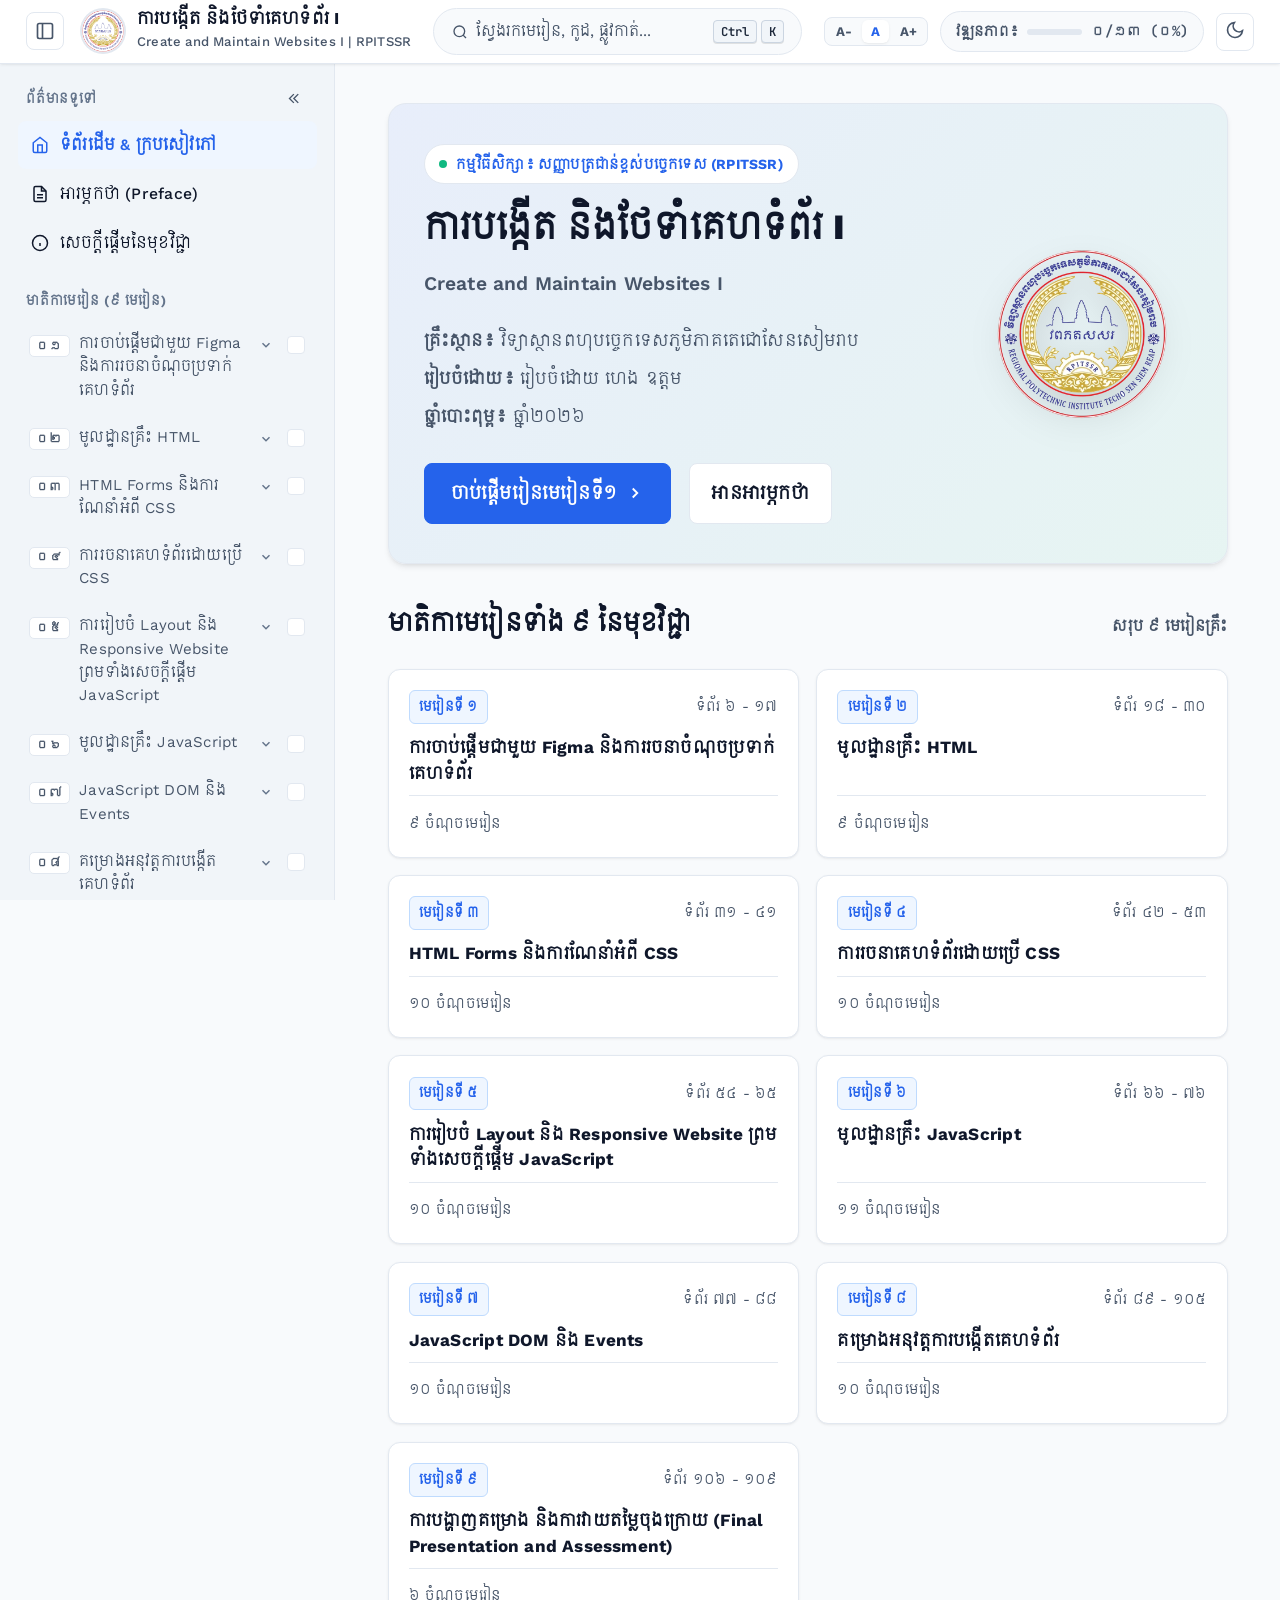
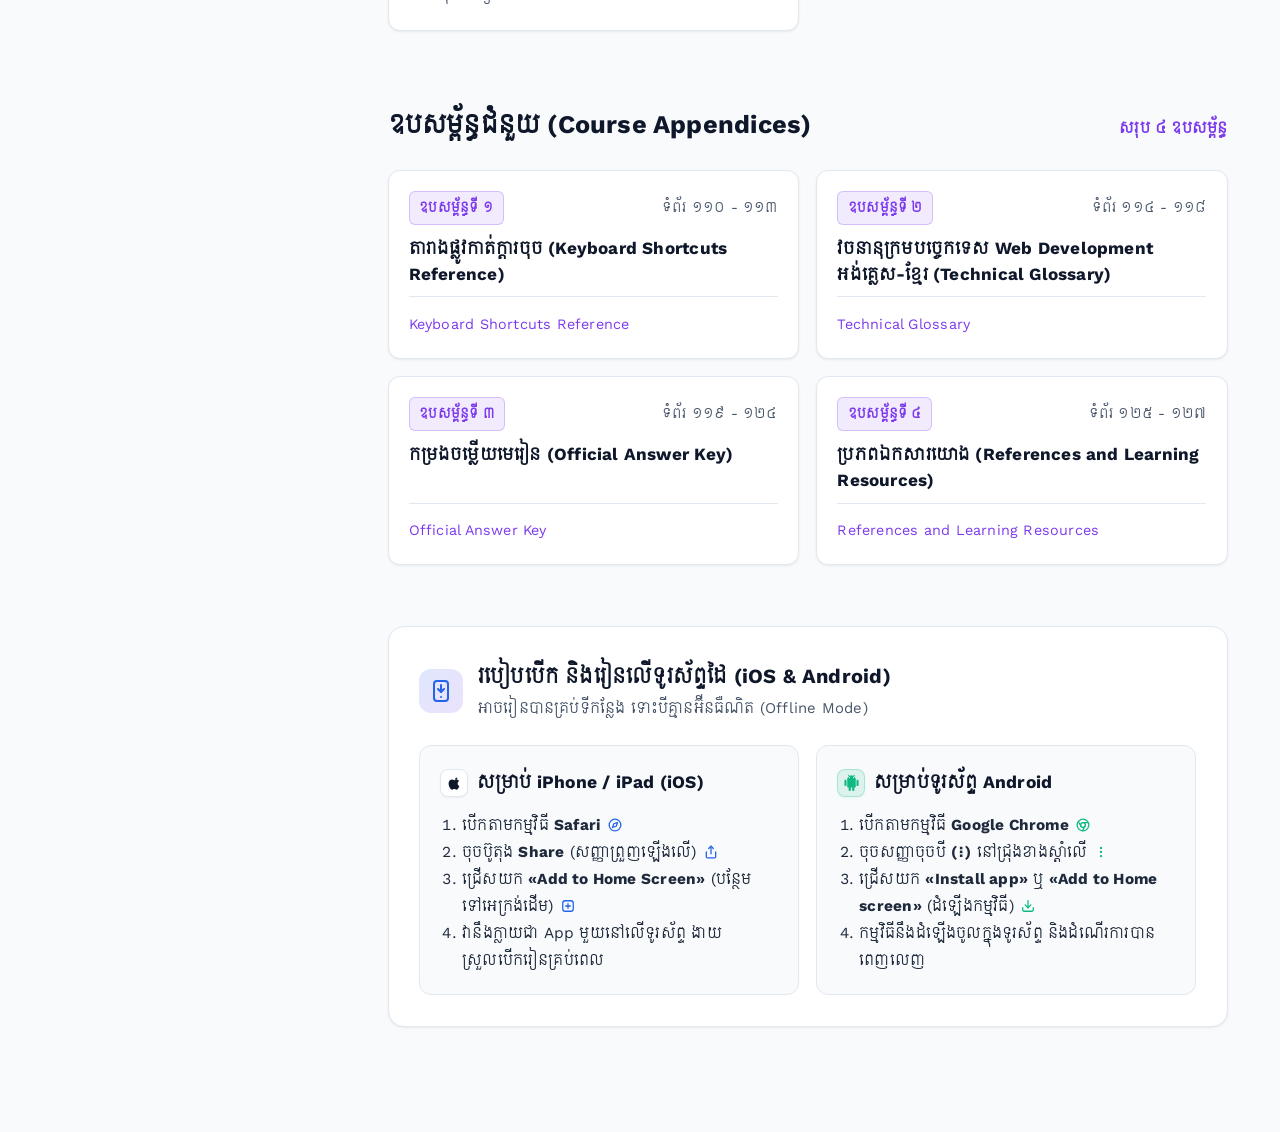
==== index.html @ 5db86e46 "Initial release: Create and Maintain Websites I interactive course platform ការបង្កើត និងថែទាំគេហទំព" ====
<!DOCTYPE html>
<html lang="km" data-theme="light">

<head>
  <meta charset="UTF-8">
  <meta name="viewport" content="width=device-width, initial-scale=1.0, maximum-scale=5.0, viewport-fit=cover">
  <title>ការបង្កើត និងថែទាំគេហទំព័រ I (Create and Maintain Websites I) | វិទ្យាស្ថានពហុបច្ចេកទេសភូមិភាគតេជោសែនសៀមរាប</title>
  <meta name="description"
    content="វេទិកាសិក្សាឌីជីថលអន្តរកម្ម ការបង្កើត និងថែទាំគេហទំព័រ I (Create and Maintain Websites I) ៖ Figma, HTML, CSS និង JavaScript សម្រាប់និស្សិត RPITSSR">
  <link rel="icon" type="image/png"
    href="images/logo.png">
  <link rel="canonical" href="https://hengaudom.github.io/Create_and_Maintain_Websites_I/">

  <!-- Link preview (Telegram, Facebook, Messenger, X, LinkedIn…). URLs must be absolute.
       The image is made from tools/og-image.html -->
  <meta property="og:type" content="website">
  <meta property="og:site_name" content="RPITSSR · Websites I">
  <meta property="og:locale" content="km_KH">
  <meta property="og:url" content="https://hengaudom.github.io/Create_and_Maintain_Websites_I/">
  <meta property="og:title" content="ការបង្កើត និងថែទាំគេហទំព័រ I (Create and Maintain Websites I)">
  <meta property="og:description"
    content="វេទិកាសិក្សាឌីជីថល ៩ មេរៀន និង ៤ ឧបសម្ព័ន្ធ ៖ Figma, HTML, CSS និង JavaScript សម្រាប់និស្សិត វិទ្យាស្ថានពហុបច្ចេកទេសភូមិភាគតេជោសែនសៀមរាប (RPITSSR)">
  <meta property="og:image" content="https://hengaudom.github.io/Create_and_Maintain_Websites_I/images/og-image.jpg">
  <meta property="og:image:secure_url" content="https://hengaudom.github.io/Create_and_Maintain_Websites_I/images/og-image.jpg">
  <meta property="og:image:type" content="image/jpeg">
  <meta property="og:image:width" content="1200">
  <meta property="og:image:height" content="630">
  <meta property="og:image:alt" content="ការបង្កើត និងថែទាំគេហទំព័រ I – Create and Maintain Websites I – RPITSSR">
  <meta name="twitter:card" content="summary_large_image">
  <meta name="twitter:title" content="ការបង្កើត និងថែទាំគេហទំព័រ I (Create and Maintain Websites I)">
  <meta name="twitter:description" content="វេទិកាសិក្សាឌីជីថល ៩ មេរៀន និង ៤ ឧបសម្ព័ន្ធ ៖ Figma, HTML, CSS និង JavaScript សម្រាប់និស្សិត RPITSSR">
  <meta name="twitter:image" content="https://hengaudom.github.io/Create_and_Maintain_Websites_I/images/og-image.jpg">

  <!-- Mobile & PWA Optimization (iOS & Android) -->
  <meta name="apple-mobile-web-app-capable" content="yes">
  <meta name="apple-mobile-web-app-status-bar-style" content="black-translucent">
  <meta name="apple-mobile-web-app-title" content="Websites I">
  <meta name="mobile-web-app-capable" content="yes">
  <meta name="application-name" content="Websites I">
  <meta name="theme-color" content="#002060">
  <link rel="apple-touch-icon"
    href="images/logo.png">
  <link rel="manifest" href="manifest.json">

  <link rel="preconnect" href="https://fonts.googleapis.com">
  <link rel="preconnect" href="https://fonts.gstatic.com" crossorigin>
  <link
    href="https://fonts.googleapis.com/css2?family=Siemreap&family=Kantumruy+Pro:ital,wght@0,300;0,400;0,500;0,600;0,700;1,400&family=JetBrains+Mono:wght@400;500;600&family=Work+Sans:ital,wght@0,300;0,400;0,500;0,600;0,700;1,400&display=swap"
    rel="stylesheet">
  <link rel="stylesheet" href="css/style.css">

</head>

<body>

  <!-- Top Navigation Bar -->
  <header class="topbar">
    <div class="topbar-left">
      <button class="icon-btn sidebar-toggle-btn" id="sidebarToggleBtn" aria-label="បិទ/បើកផ្ទាំងមាតិកា" title="បិទ/បើកផ្ទាំងមាតិកា (Collapse / Expand Sidebar)">
        <svg width="20" height="20" viewBox="0 0 24 24" fill="none" stroke="currentColor" stroke-width="2">
          <rect x="3" y="3" width="18" height="18" rx="2" ry="2"></rect>
          <line x1="9" y1="3" x2="9" y2="21"></line>
        </svg>
      </button>

      <a href="#home" class="brand-link">
        <img
          src="images/logo.webp"
          alt="RPITSSR Logo" class="brand-logo">
        <div class="brand-text-container">
          <span class="brand-title">ការបង្កើត និងថែទាំគេហទំព័រ I</span>
          <span class="brand-subtitle">Create and Maintain Websites I | RPITSSR</span>
        </div>
      </a>
    </div>

    <div class="topbar-center">
      <button class="search-trigger-btn" id="searchTriggerBtn">
        <div class="search-trigger-content">
          <svg width="16" height="16" viewBox="0 0 24 24" fill="none" stroke="currentColor" stroke-width="2">
            <circle cx="11" cy="11" r="8"></circle>
            <line x1="21" y1="21" x2="16.65" y2="16.65"></line>
          </svg>
          <span>ស្វែងរកមេរៀន, កូដ, ផ្លូវកាត់...</span>
        </div>
        <div class="kbd-shortcut">
          <kbd class="kbd-badge" id="searchShortcutModKey">Ctrl</kbd>
          <kbd class="kbd-badge">K</kbd>
        </div>
      </button>
    </div>

    <div class="topbar-right">
      <div class="font-size-controls" title="កែសម្រួលទំហំអក្សរ (Font Size)">
        <button class="font-btn" id="btnFontDec" aria-label="បន្ថយទំហំអក្សរ" title="បន្ថយទំហំអក្សរ (A-)">A-</button>
        <button class="font-btn active" id="btnFontReset" aria-label="ទំហំអក្សរដើម"
          title="ទំហំអក្សរដើម (100%)">A</button>
        <button class="font-btn" id="btnFontInc" aria-label="ពង្រីកទំហំអក្សរ" title="ពង្រីកទំហំអក្សរ (A+)">A+</button>
      </div>

      <div class="progress-pill" title="វឌ្ឍនភាពនៃការរៀនសូត្រ">
        <span>វឌ្ឍនភាព៖</span>
        <div class="progress-bar-mini">
          <div class="progress-bar-fill" id="progressFill" style="width: 0%;"></div>
        </div>
        <span id="progressText" style="font-family:var(--font-mono);">0/13 (0%)</span>
      </div>

      <button class="icon-btn mobile-search-btn" id="mobileSearchBtn" aria-label="ស្វែងរក" title="ស្វែងរក">
        <svg width="18" height="18" viewBox="0 0 24 24" fill="none" stroke="currentColor" stroke-width="2">
          <circle cx="11" cy="11" r="8"></circle>
          <line x1="21" y1="21" x2="16.65" y2="16.65"></line>
        </svg>
      </button>

      <button class="icon-btn" id="themeToggleBtn" aria-label="ប្តូរពន្លឺ / ងងឹត" title="ប្តូរ Dark/Light Mode">
        <span id="themeIcon">
          <svg width="20" height="20" viewBox="0 0 24 24" fill="none" stroke="currentColor" stroke-width="2">
            <path d="M21 12.79A9 9 0 1 1 11.21 3 7 7 0 0 0 21 12.79z"></path>
          </svg>
        </span>
      </button>
    </div>
  </header>

  <!-- Sidebar Backdrop for Mobile -->
  <div class="sidebar-backdrop" id="sidebarBackdrop"></div>

  <!-- App Layout -->
  <div class="app-container">
    <!-- Left Sidebar -->
    <aside class="sidebar" id="sidebar">
      <!-- Populated dynamically by app.js -->
    </aside>

    <!-- Main Content Canvas -->
    <main class="main-content" id="mainContent">
      <!-- Populated dynamically by app.js -->
    </main>
  </div>

  <!-- Floating Sidebar Expand Pill for Desktop when Minimized -->
  <button class="floating-sidebar-expand-btn" id="floatingSidebarBtn" title="បើកផ្ទាំងមាតិកា (Open Sidebar)">
    <svg width="18" height="18" viewBox="0 0 24 24" fill="none" stroke="currentColor" stroke-width="2.2">
      <rect x="3" y="3" width="18" height="18" rx="2" ry="2"></rect>
      <line x1="9" y1="3" x2="9" y2="21"></line>
      <polyline points="14 9 17 12 14 15"></polyline>
    </svg>
    <span>មាតិកា</span>
  </button>

  <!-- Mobile Bottom Quick Navigation Bar -->
  <nav class="mobile-bottom-bar" id="mobileBottomBar" aria-label="ការបញ្ជាលើទូរស័ព្ទ">
    <button class="mobile-bar-btn" id="mbarMenuBtn" title="បើកមាតិកាមេរៀន">
      <svg width="20" height="20" viewBox="0 0 24 24" fill="none" stroke="currentColor" stroke-width="2">
        <line x1="3" y1="12" x2="21" y2="12"></line>
        <line x1="3" y1="6" x2="21" y2="6"></line>
        <line x1="3" y1="18" x2="21" y2="18"></line>
      </svg>
      <span>មាតិកា</span>
    </button>

    <button class="mobile-bar-btn" id="mbarPrevBtn" title="មេរៀនមុន">
      <svg width="20" height="20" viewBox="0 0 24 24" fill="none" stroke="currentColor" stroke-width="2">
        <polyline points="15 18 9 12 15 6"></polyline>
      </svg>
      <span>មុន</span>
    </button>

    <button class="mobile-bar-btn" id="mbarSearchBtn" title="ស្វែងរកមេរៀន">
      <svg width="20" height="20" viewBox="0 0 24 24" fill="none" stroke="currentColor" stroke-width="2">
        <circle cx="11" cy="11" r="8"></circle>
        <line x1="21" y1="21" x2="16.65" y2="16.65"></line>
      </svg>
      <span>ស្វែងរក</span>
    </button>

    <button class="mobile-bar-btn" id="mbarNextBtn" title="មេរៀនបន្ទាប់">
      <svg width="20" height="20" viewBox="0 0 24 24" fill="none" stroke="currentColor" stroke-width="2">
        <polyline points="9 18 15 12 9 6"></polyline>
      </svg>
      <span>បន្ទាប់</span>
    </button>

    <button class="mobile-bar-btn" id="mbarTopBtn" title="ឡើងលើ">
      <svg width="20" height="20" viewBox="0 0 24 24" fill="none" stroke="currentColor" stroke-width="2">
        <polyline points="18 15 12 9 6 15"></polyline>
      </svg>
      <span>ឡើងលើ</span>
    </button>
  </nav>

  <!-- Live Search Modal Backdrop -->
  <div class="search-modal-backdrop" id="searchModal">
    <div class="search-modal-card">
      <div class="search-input-header">
        <svg width="20" height="20" viewBox="0 0 24 24" fill="none" stroke="currentColor" stroke-width="2"
          style="color:var(--text-muted);">
          <circle cx="11" cy="11" r="8"></circle>
          <line x1="21" y1="21" x2="16.65" y2="16.65"></line>
        </svg>
        <input type="text" class="search-main-input" id="searchInput" placeholder="វាយពាក្យគន្លឹះដើម្បីស្វែងរក..."
          autocomplete="off">
        <button class="icon-btn" id="closeSearchBtn" style="border:none; width:30px; height:30px;">
          <svg width="18" height="18" viewBox="0 0 24 24" fill="none" stroke="currentColor" stroke-width="2">
            <line x1="18" y1="6" x2="6" y2="18"></line>
            <line x1="6" y1="6" x2="18" y2="18"></line>
          </svg>
        </button>
      </div>
      <ul class="search-results-list" id="searchResults">
        <!-- Results dynamically populated -->
      </ul>
      <div class="search-footer">
        <span>ចុច <kbd class="kbd-badge">ESC</kbd> ដើម្បីបិទ</span>
        <span>ស្វែងរកមេរៀនទាំង ៩, កូដ និងផ្លូវកាត់ក្ដារចុច</span>
      </div>
    </div>
  </div>

  <!-- Lightbox Modal -->
  <div class="lightbox-modal" id="lightboxModal">
    <div class="lightbox-content-box">
      <button class="lightbox-close-btn" id="closeLightboxBtn" aria-label="បិទ">
        <svg width="28" height="28" viewBox="0 0 24 24" fill="none" stroke="currentColor" stroke-width="2.5">
          <line x1="18" y1="6" x2="6" y2="18"></line>
          <line x1="6" y1="6" x2="18" y2="18"></line>
        </svg>
      </button>
      <img src="" alt="" class="lightbox-img" id="lightboxImage">
      <div class="lightbox-caption" id="lightboxCaption"></div>
    </div>
  </div>

  <!-- Toast Notification Container -->
  <div class="toast-container" id="toastContainer"></div>

  <!-- Application Data & Logic -->
  <script src="js/course-data.js"></script>
  <script src="js/app.js"></script>

</body>

</html>
---- css/style.css ----
/* Modern Documentation / LMS Stylesheet for Computer for Office Application (Office 2021) */
/* Optimized for Khmer OS Siemreap with High Readability & Responsive Typography */

:root {
  /* Work Sans (Latin only) comes first so English words, digits and brackets all use one font
     with real bold weights; Khmer characters fall through to Khmer OS Siemreap / Siemreap.
     (Siemreap ships only a regular weight and its own digits, which made "2021" look un-bolded.) */
  --font-khmer: 'Work Sans', 'Khmer OS Siemreap', 'Siemreap', 'Kantumruy Pro', 'Leelawadee UI', 'Khmer UI', 'Khmer Sangam MN', 'Noto Sans Khmer', -apple-system, BlinkMacSystemFont, "Segoe UI", Roboto, sans-serif;
  --font-heading: 'Work Sans', 'Khmer OS Siemreap', 'Siemreap', 'Kantumruy Pro', 'Leelawadee UI', 'Khmer UI', 'Khmer Sangam MN', 'Noto Sans Khmer', -apple-system, BlinkMacSystemFont, "Segoe UI", Roboto, sans-serif;
  --font-mono: 'JetBrains Mono', 'Fira Code', Consolas, Monaco, monospace;

  --font-scale: 1;
  /* Adjustable scale factor: 0.92, 1, 1.15 */

  /* Light Theme - Clean, High Contrast, Orderly */
  --bg-app: #f8fafc;
  --bg-surface: #ffffff;
  --bg-sidebar: #f1f5f9;
  --bg-card: #ffffff;
  --bg-subtle: #f8fafc;
  --border-color: #e2e8f0;
  --border-hover: #cbd5e1;

  --text-main: #0f172a;
  --text-body: #1e293b;
  --text-muted: #475569;
  --text-subtle: #64748b;

  --primary: #2563eb;
  --primary-hover: #1d4ed8;
  --primary-light: #eff6ff;
  --primary-border: #bfdbfe;

  --word-accent: #1e40af;
  --excel-accent: #15803d;
  --ppt-accent: #c2410c;

  --chap1-accent: #0284c7;
  --chap2-accent: #6366f1;
  --chap3-accent: #0d9488;
  --chap4-accent: #ea580c;
  --chap5-accent: #e11d48;

  --note-bg: #eff6ff;
  --note-border: #3b82f6;
  --note-text: #1e40af;

  --tip-bg: #ecfdf5;
  --tip-border: #10b981;
  --tip-text: #065f46;

  --warning-bg: #fffbeb;
  --warning-border: #f59e0b;
  --warning-text: #92400e;

  --kbd-bg: #f1f5f9;
  --kbd-border: #cbd5e1;
  --kbd-text: #1e293b;

  --shadow-sm: 0 1px 3px 0 rgb(0 0 0 / 0.06), 0 1px 2px -1px rgb(0 0 0 / 0.06);
  --shadow-md: 0 4px 6px -1px rgb(0 0 0 / 0.08), 0 2px 4px -2px rgb(0 0 0 / 0.08);
  --shadow-lg: 0 10px 15px -3px rgb(0 0 0 / 0.1), 0 4px 6px -4px rgb(0 0 0 / 0.1);
  --shadow-xl: 0 20px 25px -5px rgb(0 0 0 / 0.1), 0 8px 10px -6px rgb(0 0 0 / 0.1);

  --sidebar-width: 335px;
  --topbar-height: 64px;
}

[data-theme="dark"] {
  /* Dark Theme - High contrast, Deep slate background */
  --bg-app: #090d16;
  --bg-surface: #0f172a;
  --bg-sidebar: #0f172a;
  --bg-card: #131d31;
  --bg-subtle: #182238;
  --border-color: #24324f;
  --border-hover: #334468;

  --text-main: #ffffff;
  --text-body: #e2e8f0;
  --text-muted: #94a3b8;
  --text-subtle: #64748b;

  --primary: #3b82f6;
  --primary-hover: #60a5fa;
  --primary-light: #172554;
  --primary-border: #1d4ed8;

  --word-accent: #3b82f6;
  --excel-accent: #22c55e;
  --ppt-accent: #f97316;

  --chap1-accent: #38bdf8;
  --chap2-accent: #818cf8;
  --chap3-accent: #2dd4bf;
  --chap4-accent: #fb923c;
  --chap5-accent: #f43f5e;

  --note-bg: rgba(30, 58, 138, 0.3);
  --note-border: #3b82f6;
  --note-text: #bfdbfe;

  --tip-bg: rgba(6, 78, 59, 0.3);
  --tip-border: #10b981;
  --tip-text: #a7f3d0;

  --warning-bg: rgba(120, 53, 15, 0.3);
  --warning-border: #f59e0b;
  --warning-text: #fde68a;

  --kbd-bg: #1e293b;
  --kbd-border: #334155;
  --kbd-text: #f1f5f9;

  --shadow-sm: 0 1px 3px 0 rgb(0 0 0 / 0.3);
  --shadow-md: 0 4px 6px -1px rgb(0 0 0 / 0.4);
  --shadow-lg: 0 10px 15px -3px rgb(0 0 0 / 0.5);
  --shadow-xl: 0 20px 25px -5px rgb(0 0 0 / 0.6);
}

/* Base resets & typography */
*,
*::before,
*::after {
  box-sizing: border-box;
  margin: 0;
  padding: 0;
  -webkit-tap-highlight-color: transparent;
}

html {
  box-sizing: border-box;
  font-family: var(--font-khmer);
  /* Fluid typography: naturally adapts smoothly between mobile, tablet, and desktop screens */
  font-size: calc(clamp(15.5px, 0.95rem + 0.22vw, 17.5px) * var(--font-scale, 1));
  line-height: 1.88;
  /* Generous vertical clearance for Khmer diacritics, subscript coeng, and upper vowels */
  letter-spacing: 0.012em;
  color: var(--text-body);
  background-color: var(--bg-app);
  text-rendering: optimizeLegibility;
  -webkit-font-smoothing: antialiased;
  -moz-osx-font-smoothing: grayscale;
  -webkit-text-size-adjust: 100%;
  text-size-adjust: 100%;
  overflow-x: hidden;
  width: 100%;
  max-width: 100vw;
}

body {
  min-height: 100vh;
  min-height: 100dvh;
  display: flex;
  flex-direction: column;
  overflow-x: hidden;
  width: 100%;
  max-width: 100vw;
  font-family: inherit;
}

button, input, select, textarea {
  touch-action: manipulation;
}

/* Top Navigation Bar - Fixed Header */
.topbar {
  position: fixed;
  top: 0;
  left: 0;
  right: 0;
  width: 100%;
  height: var(--topbar-height);
  z-index: 100;
  background-color: var(--bg-surface);
  border-bottom: 1px solid var(--border-color);
  display: flex;
  align-items: center;
  justify-content: space-between;
  padding-top: env(safe-area-inset-top, 0px);
  padding-left: max(1.5rem, env(safe-area-inset-left, 0px));
  padding-right: max(1.5rem, env(safe-area-inset-right, 0px));
  backdrop-filter: blur(10px);
  box-shadow: var(--shadow-sm);
  transition: background-color 0.2s, border-color 0.2s;
}

.topbar-left {
  display: flex;
  align-items: center;
  gap: 1rem;
  min-width: 0;
  flex-shrink: 1;
}

.brand-link {
  display: flex;
  align-items: center;
  gap: 0.75rem;
  text-decoration: none;
  color: inherit;
  font-weight: 700;
  font-size: 1.05rem;
  min-width: 0;
}

.brand-logo {
  width: 42px;
  height: 42px;
  object-fit: contain;
  border-radius: 50%;
  box-shadow: 0 0 0 2px var(--border-color);
  background-color: #ffffff;
  flex-shrink: 0;
}

.brand-text-container {
  display: flex;
  flex-direction: column;
  min-width: 0;
}

.brand-title {
  font-family: var(--font-heading);
  font-size: 0.95rem;
  font-weight: 700;
  line-height: 1.35;
  color: var(--text-main);
}

.brand-subtitle {
  font-size: 0.75rem;
  font-weight: 500;
  color: var(--text-muted);
}

.topbar-center {
  flex: 1;
  max-width: 460px;
  margin: 0 1.25rem;
}

.search-trigger-btn {
  width: 100%;
  display: flex;
  align-items: center;
  justify-content: space-between;
  padding: 0.45rem 1rem;
  background-color: var(--bg-subtle);
  border: 1px solid var(--border-color);
  border-radius: 9999px;
  color: var(--text-muted);
  font-family: inherit;
  font-size: 0.875rem;
  cursor: pointer;
  transition: all 0.2s;
}

.search-trigger-btn:hover {
  border-color: var(--primary);
  background-color: var(--bg-surface);
  box-shadow: 0 0 0 3px rgba(37, 99, 235, 0.12);
  color: var(--text-main);
}

.search-trigger-content {
  display: flex;
  align-items: center;
  gap: 0.5rem;
}

.kbd-shortcut {
  display: inline-flex;
  align-items: center;
  gap: 0.2rem;
}

.kbd-badge {
  padding: 0.15rem 0.4rem;
  font-size: 0.7rem;
  font-family: var(--font-mono);
  font-weight: 600;
  background-color: var(--kbd-bg);
  border: 1px solid var(--kbd-border);
  color: var(--kbd-text);
  border-radius: 4px;
  box-shadow: 0 1px 0 rgba(0, 0, 0, 0.1);
  white-space: nowrap; /* keep "Ctrl + F2" on one line */
}

.topbar-right {
  display: flex;
  align-items: center;
  gap: 0.65rem;
}

/* Font Size Controls Pill */
.font-size-controls {
  display: inline-flex;
  align-items: center;
  background-color: var(--bg-subtle);
  border: 1px solid var(--border-color);
  border-radius: 8px;
  padding: 2px;
  gap: 2px;
}

.font-btn {
  background: transparent;
  border: none;
  font-family: inherit;
  font-size: 0.75rem;
  font-weight: 700;
  color: var(--text-muted);
  padding: 0.25rem 0.5rem;
  border-radius: 6px;
  cursor: pointer;
  transition: all 0.15s;
  min-width: 26px;
  text-align: center;
}

.font-btn:hover {
  color: var(--text-main);
  background-color: var(--border-color);
}

.font-btn.active {
  background-color: var(--bg-surface);
  color: var(--primary);
  box-shadow: var(--shadow-sm);
}

.progress-pill {
  display: flex;
  align-items: center;
  gap: 0.5rem;
  padding: 0.35rem 0.85rem;
  background-color: var(--bg-subtle);
  border: 1px solid var(--border-color);
  border-radius: 9999px;
  font-size: 0.8rem;
  font-weight: 600;
  color: var(--text-muted);
}

.progress-bar-mini {
  width: 55px;
  height: 6px;
  background-color: var(--border-color);
  border-radius: 9999px;
  overflow: hidden;
}

.progress-bar-fill {
  height: 100%;
  background: linear-gradient(90deg, var(--primary), #10b981);
  border-radius: 9999px;
  transition: width 0.3s ease;
}

.icon-btn {
  display: inline-flex;
  align-items: center;
  justify-content: center;
  width: 38px;
  height: 38px;
  border-radius: 8px;
  border: 1px solid var(--border-color);
  background-color: var(--bg-surface);
  color: var(--text-muted);
  cursor: pointer;
  transition: all 0.2s;
}

.icon-btn:hover {
  color: var(--text-main);
  border-color: var(--border-hover);
  background-color: var(--bg-subtle);
}

.sidebar-toggle-btn {
  display: inline-flex;
}

.mobile-search-btn {
  display: none;
}

/* App Layout */
.app-container {
  display: flex;
  flex: 1;
  min-height: 100vh;
  min-height: 100dvh;
  padding-top: var(--topbar-height);
}

/* Left Sidebar - Fixed Navigation Menu */
.sidebar {
  width: var(--sidebar-width);
  background-color: var(--bg-sidebar);
  border-right: 1px solid var(--border-color);
  overflow-y: auto;
  overflow-x: hidden;
  position: fixed;
  top: var(--topbar-height);
  left: 0;
  bottom: 0;
  height: calc(100vh - var(--topbar-height));
  height: calc(100dvh - var(--topbar-height));
  z-index: 90;
  display: flex;
  flex-direction: column;
  transition: transform 0.3s cubic-bezier(0.4, 0, 0.2, 1), opacity 0.25s ease, background-color 0.2s, border-color 0.2s;
  flex-shrink: 0;
  -webkit-overflow-scrolling: touch;
}

.sidebar::-webkit-scrollbar {
  width: 5px;
}

.sidebar::-webkit-scrollbar-track {
  background: transparent;
}

.sidebar::-webkit-scrollbar-thumb {
  background-color: var(--border-color);
  border-radius: 9999px;
}

.sidebar::-webkit-scrollbar-thumb:hover {
  background-color: var(--text-muted);
}

.sidebar-content {
  padding: 1.25rem 1rem;
  display: flex;
  flex-direction: column;
  gap: 1.25rem;
}

.sidebar-section-title {
  font-size: 0.75rem;
  font-weight: 700;
  text-transform: uppercase;
  letter-spacing: 0.05em;
  color: var(--text-subtle);
  padding: 0 0.5rem;
  margin-bottom: 0.5rem;
}

.nav-item-link {
  display: flex;
  align-items: center;
  gap: 0.65rem;
  padding: 0.55rem 0.75rem;
  border-radius: 8px;
  text-decoration: none;
  color: var(--text-main);
  font-size: 0.9rem;
  font-weight: 500;
  transition: all 0.15s;
}

.nav-item-link:hover {
  background-color: var(--border-color);
  color: var(--primary);
}

.nav-item-link.active {
  background-color: var(--primary-light);
  color: var(--primary);
  font-weight: 600;
}

/* Accordion for Chapters */
.chapter-accordion {
  border: 1px solid var(--border-color);
  border-radius: 10px;
  background-color: var(--bg-surface);
  margin-bottom: 0.75rem;
  overflow: hidden;
  box-shadow: var(--shadow-sm);
}

.chapter-header {
  width: 100%;
  display: flex;
  align-items: center;
  justify-content: space-between;
  padding: 0.85rem 1rem;
  background-color: var(--bg-surface);
  border: none;
  text-align: left;
  cursor: pointer;
  transition: background-color 0.15s;
  gap: 0.75rem;
}

.chapter-header:hover {
  background-color: var(--bg-subtle);
}

.chapter-header-content {
  display: flex;
  flex-direction: column;
  gap: 0.35rem;
  flex: 1;
  min-width: 0;
}

.chapter-meta-row {
  display: flex;
  align-items: center;
  gap: 0.55rem;
}

.chapter-badge {
  display: inline-flex;
  align-items: center;
  justify-content: center;
  padding: 0.18rem 0.55rem;
  font-size: 0.7rem;
  font-weight: 700;
  border-radius: 9999px;
  color: #ffffff;
  white-space: nowrap;
  flex-shrink: 0;
  line-height: 1.4;
  letter-spacing: 0.02em;
}

.chapter-badge.word {
  background-color: var(--word-accent);
}

.chapter-badge.excel {
  background-color: var(--excel-accent);
}

.chapter-badge.ppt {
  background-color: var(--ppt-accent);
}

.chapter-badge.chap-1 {
  background-color: var(--chap1-accent);
}

.chapter-badge.chap-2 {
  background-color: var(--chap2-accent);
}

.chapter-badge.chap-3 {
  background-color: var(--chap3-accent);
}

.chapter-badge.chap-4 {
  background-color: var(--chap4-accent);
}

.chapter-badge.chap-5 {
  background-color: var(--chap5-accent);
}

.chapter-count-text {
  font-size: 0.75rem;
  font-weight: 600;
  color: var(--text-muted);
  white-space: nowrap;
}

.chapter-title-text {
  font-family: var(--font-heading);
  font-size: 0.95rem;
  font-weight: 700;
  color: var(--text-main);
  line-height: 1.35;
  word-break: break-word;
}

.chapter-chevron {
  transition: transform 0.25s ease;
  color: var(--text-muted);
  flex-shrink: 0;
}

.chapter-accordion.open .chapter-chevron {
  transform: rotate(180deg);
}

.chapter-lessons-list {
  display: none;
  list-style: none;
  padding: 0.25rem 0.5rem 0.75rem 0.5rem;
  border-top: 1px solid var(--border-color);
  background-color: var(--bg-subtle);
}

.chapter-accordion.open .chapter-lessons-list {
  display: flex;
  flex-direction: column;
  gap: 0.25rem;
}

.lesson-nav-btn {
  width: 100%;
  display: flex;
  align-items: flex-start;
  justify-content: space-between;
  padding: 0.55rem 0.65rem;
  border-radius: 8px;
  background: transparent;
  border: none;
  text-decoration: none;
  text-align: left;
  font-family: inherit;
  color: var(--text-muted);
  cursor: pointer;
  transition: all 0.15s;
  gap: 0.55rem;
}

.lesson-nav-btn:hover {
  color: var(--text-main);
  background-color: var(--border-color);
}

.lesson-nav-btn.active {
  color: var(--primary);
  background-color: var(--primary-light);
  font-weight: 600;
}

.lesson-nav-btn.active .lesson-nav-title {
  color: var(--primary);
  font-weight: 600;
}

.lesson-nav-btn.active .lesson-pill-num {
  background-color: var(--primary);
  border-color: var(--primary);
  color: #ffffff;
  opacity: 1;
}

.lesson-nav-left {
  display: flex;
  align-items: flex-start;
  gap: 0.55rem;
  flex: 1;
  min-width: 0;
  line-height: 1.55;
}

.lesson-nav-title {
  flex: 1;
  font-size: 0.86rem;
  color: var(--text-muted);
  white-space: normal;
  word-break: break-word;
  transition: color 0.15s;
}

.lesson-pill-num {
  font-family: var(--font-mono);
  font-size: 0.72rem;
  font-weight: 700;
  color: var(--text-muted);
  background-color: var(--bg-surface);
  border: 1px solid var(--border-color);
  padding: 0.1rem 0.35rem;
  border-radius: 5px;
  margin-top: 0.15rem;
  flex-shrink: 0;
  line-height: 1.3;
}

.lesson-status-check {
  width: 18px;
  height: 18px;
  border-radius: 4px;
  border: 1px solid var(--border-color);
  display: flex;
  align-items: center;
  justify-content: center;
  cursor: pointer;
  flex-shrink: 0;
  margin-top: 0.2rem;
  transition: all 0.15s;
  background-color: var(--bg-surface);
}

.lesson-status-check.completed {
  background-color: #10b981;
  border-color: #10b981;
  color: #ffffff;
}

/* Main Content Area */
.main-content {
  flex: 1;
  min-width: 0;
  margin-left: var(--sidebar-width);
  width: calc(100% - var(--sidebar-width));
  padding: 2.25rem 3rem 6rem 3rem;
  transition: margin-left 0.3s cubic-bezier(0.4, 0, 0.2, 1), width 0.3s cubic-bezier(0.4, 0, 0.2, 1);
}

/* Breadcrumbs */
.breadcrumb-bar {
  display: flex;
  align-items: center;
  gap: 0.5rem;
  font-size: 0.875rem;
  color: var(--text-muted);
  margin-bottom: 1.5rem;
}

.breadcrumb-item {
  color: var(--text-muted);
  text-decoration: none;
}

.breadcrumb-item:hover {
  color: var(--primary);
}

.breadcrumb-separator {
  color: var(--text-subtle);
}

/* Lesson Header */
.lesson-header-card {
  background-color: var(--bg-card);
  border: 1px solid var(--border-color);
  border-radius: 16px;
  padding: 2rem;
  margin-bottom: 2.25rem;
  box-shadow: var(--shadow-sm);
  position: relative;
  overflow: hidden;
}

.lesson-header-top {
  display: flex;
  align-items: center;
  justify-content: space-between;
  margin-bottom: 0.85rem;
  flex-wrap: wrap;
  gap: 0.75rem;
}

.lesson-meta-tags {
  display: flex;
  align-items: center;
  gap: 0.5rem;
  flex-wrap: wrap;
}

.tag-badge {
  display: inline-flex;
  align-items: center;
  gap: 0.35rem;
  padding: 0.25rem 0.7rem;
  font-size: 0.775rem;
  font-weight: 600;
  border-radius: 6px;
  background-color: var(--bg-subtle);
  border: 1px solid var(--border-color);
  color: var(--text-muted);
}

.lesson-header-title {
  font-family: var(--font-heading);
  font-size: clamp(1.4rem, 1.2rem + 1vw, 2rem);
  font-weight: 700;
  line-height: 1.45;
  color: var(--text-main);
  margin-bottom: 0.85rem;
}

.lesson-action-bar {
  display: flex;
  align-items: center;
  gap: 0.75rem;
  margin-top: 1.5rem;
  padding-top: 1.25rem;
  border-top: 1px solid var(--border-color);
}

.btn-complete-toggle {
  display: inline-flex;
  align-items: center;
  gap: 0.5rem;
  padding: 0.55rem 1.15rem;
  border-radius: 8px;
  border: 1px solid var(--border-color);
  background-color: var(--bg-surface);
  font-family: inherit;
  font-size: 0.875rem;
  font-weight: 600;
  color: var(--text-main);
  cursor: pointer;
  transition: all 0.2s;
}

.btn-complete-toggle:hover {
  border-color: #10b981;
  color: #10b981;
}

.btn-complete-toggle.completed {
  background-color: #10b981;
  border-color: #10b981;
  color: #ffffff;
}

/* Objectives Card */
.objectives-card {
  background: linear-gradient(135deg, rgba(37, 99, 235, 0.05), rgba(16, 185, 129, 0.05));
  border: 1px solid var(--primary-border);
  border-radius: 14px;
  padding: 1.65rem;
  margin-bottom: 2.25rem;
}

.objectives-title {
  display: flex;
  align-items: center;
  gap: 0.5rem;
  font-family: var(--font-heading);
  font-size: 1.1rem;
  font-weight: 700;
  color: var(--primary);
  margin-bottom: 0.85rem;
}

.objectives-list {
  list-style: none;
  display: flex;
  flex-direction: column;
  gap: 0.55rem;
}

.objective-item {
  display: flex;
  align-items: flex-start;
  gap: 0.65rem;
  font-size: 0.95rem;
  line-height: 1.8;
  color: var(--text-body);
}

.objective-icon {
  color: #10b981;
  margin-top: 0.3rem;
  flex-shrink: 0;
}

/* Section Container */
.section-card {
  scroll-margin-top: 84px; /* keep the heading visible below the sticky top bar after a search jump */
  background-color: var(--bg-card);
  border: 1px solid var(--border-color);
  border-radius: 14px;
  padding: 2rem;
  margin-bottom: 2.25rem;
  box-shadow: var(--shadow-sm);
}

.section-heading {
  font-family: var(--font-heading);
  font-size: clamp(1.15rem, 1.05rem + 0.4vw, 1.4rem);
  font-weight: 700;
  line-height: 1.5;
  color: var(--text-main);
  margin-bottom: 1.35rem;
  padding-bottom: 0.75rem;
  border-bottom: 2px solid var(--border-color);
  border-left: 4px solid var(--primary);
  padding-left: 0.85rem;
  display: flex;
  align-items: center;
  justify-content: space-between;
}

.subsection-heading {
  font-family: var(--font-heading);
  font-size: clamp(1.05rem, 0.98rem + 0.3vw, 1.25rem);
  font-weight: 700;
  line-height: 1.5;
  color: var(--primary);
  margin-top: 1.6rem;
  margin-bottom: 0.75rem;
  padding-bottom: 0.35rem;
  border-bottom: 1.5px dashed var(--border-color);
  display: flex;
  align-items: center;
  gap: 0.5rem;
}

.subtopic-heading {
  font-family: var(--font-heading);
  font-size: 1rem;
  font-weight: 700;
  line-height: 1.5;
  color: var(--text-main);
  margin-top: 1.25rem;
  margin-bottom: 0.5rem;
  display: flex;
  align-items: center;
  gap: 0.4rem;
}

.section-content {
  display: flex;
  flex-direction: column;
  gap: 1.35rem;
}

.prose-text {
  font-size: 1rem;
  line-height: 1.88;
  color: var(--text-body);
  text-align: justify;
  text-justify: inter-word;
  word-break: break-word;
  overflow-wrap: break-word;
}

/* Step by Step Cards */
.steps-container {
  display: flex;
  flex-direction: column;
  gap: 0.75rem;
  margin: 0.5rem 0;
}

.step-row {
  display: flex;
  align-items: flex-start;
  gap: 0.85rem;
  padding: 0.75rem 1rem;
  background-color: var(--bg-subtle);
  border: 1px solid var(--border-color);
  border-radius: 10px;
  font-size: 0.95rem;
  line-height: 1.8;
  color: var(--text-body);
  transition: all 0.15s;
}

.step-row>div:last-child {
  flex: 1;
  text-align: justify;
  text-justify: inter-word;
}

.step-row:hover {
  border-color: var(--primary-border);
  background-color: var(--bg-surface);
  box-shadow: var(--shadow-sm);
}

.step-number-pill {
  display: inline-flex;
  align-items: center;
  justify-content: center;
  min-width: 26px;
  height: 26px;
  padding: 0 0.4rem;
  border-radius: 9999px;
  background-color: var(--primary);
  color: #ffffff;
  font-family: var(--font-mono);
  font-size: 0.75rem;
  font-weight: 700;
  flex-shrink: 0;
  margin-top: 0.15rem;
}

/* Callout Boxes */
.callout-box {
  display: flex;
  align-items: flex-start;
  gap: 0.95rem;
  padding: 1.15rem 1.35rem;
  border-radius: 12px;
  font-size: 0.95rem;
  line-height: 1.85;
  margin: 0.75rem 0;
  border: 1px solid transparent;
}

.callout-box.note {
  background-color: var(--note-bg);
  border-left: 4px solid var(--note-border);
  color: var(--text-main);
}

.callout-box.tip {
  background-color: var(--tip-bg);
  border-left: 4px solid var(--tip-border);
  color: var(--text-main);
}

.callout-box.warning {
  background-color: var(--warning-bg);
  border-left: 4px solid var(--warning-border);
  color: var(--text-main);
}

.callout-icon {
  font-size: 1.25rem;
  flex-shrink: 0;
  margin-top: 0.2rem;
}

.callout-content {
  flex: 1;
  text-align: justify;
  text-justify: inter-word;
}

.callout-content strong {
  font-weight: 700;
  color: var(--text-main);
}

/* only the box title (bold text at the very start) sits on its own line */
.callout-content > strong:first-child {
  display: block;
  margin-bottom: 0.35rem;
}

/* Shortcut Cards */
.shortcuts-grid {
  display: grid;
  grid-template-columns: repeat(auto-fill, minmax(280px, 1fr));
  gap: 0.85rem;
  margin: 0.85rem 0;
}

.shortcut-item-card {
  display: flex;
  align-items: center;
  justify-content: space-between;
  padding: 0.75rem 1rem;
  background-color: var(--bg-subtle);
  border: 1px solid var(--border-color);
  border-radius: 9px;
  gap: 0.85rem;
  transition: border-color 0.15s;
}

.shortcut-item-card:hover {
  border-color: var(--primary-border);
  background-color: var(--bg-surface);
}

.shortcut-desc {
  font-size: 0.9rem;
  color: var(--text-body);
  line-height: 1.6;
}

/* Data Table Container */
.table-container {
  margin: 1.35rem 0;
  border: 1px solid var(--border-color);
  border-radius: 12px;
  overflow: hidden;
  background-color: var(--bg-surface);
  box-shadow: var(--shadow-sm);
}

.table-header-title {
  padding: 0.85rem 1.25rem;
  background-color: var(--bg-subtle);
  font-family: var(--font-heading);
  font-size: 0.95rem;
  font-weight: 700;
  color: var(--primary);
  border-bottom: 1px solid var(--border-color);
}

.data-table {
  width: 100%;
  border-collapse: collapse;
  font-size: 0.9rem;
  text-align: left;
}

.data-table th {
  background-color: var(--bg-subtle);
  padding: 0.75rem 1rem;
  font-weight: 700;
  color: var(--text-main);
  border-bottom: 2px solid var(--border-color);
  white-space: nowrap;
}

.data-table td {
  padding: 0.75rem 1rem;
  border-bottom: 1px solid var(--border-color);
  color: var(--text-body);
  line-height: 1.75;
  vertical-align: middle;
}

.data-table tr:last-child td {
  border-bottom: none;
}

.data-table tr:hover td {
  background-color: var(--bg-subtle);
}

/* Bullets Container */
.bullets-container {
  display: flex;
  flex-direction: column;
  gap: 0.55rem;
  margin: 0.65rem 0;
  list-style: none;
  padding-left: 0;
}

.bullet-row {
  display: flex;
  align-items: flex-start;
  gap: 0.75rem;
  padding: 0.55rem 0.85rem;
  background-color: var(--bg-subtle);
  border-radius: 9px;
  font-size: 0.95rem;
  line-height: 1.8;
  color: var(--text-body);
  border: 1px solid transparent;
  transition: all 0.15s;
}

.bullet-row>div:last-child {
  flex: 1;
  text-align: justify;
  text-justify: inter-word;
}

.bullet-row:hover {
  border-color: var(--border-color);
  background-color: var(--bg-surface);
}

.bullet-dot {
  color: var(--primary);
  font-size: 1.2rem;
  line-height: 1.4;
  flex-shrink: 0;
}

/* Formula Container */
.formula-container {
  background-color: var(--bg-subtle);
  border: 1px solid var(--border-color);
  border-radius: 10px;
  padding: 0.95rem 1.25rem;
  font-family: var(--font-mono);
  font-size: 0.95rem;
  color: var(--primary);
  font-weight: 600;
  position: relative;
  display: flex;
  align-items: center;
  justify-content: space-between;
  overflow-x: auto;
}

.btn-copy-formula {
  background: var(--bg-surface);
  border: 1px solid var(--border-color);
  border-radius: 6px;
  padding: 0.3rem 0.65rem;
  color: var(--text-muted);
  font-family: var(--font-khmer);
  font-size: 0.8rem;
  font-weight: 600;
  cursor: pointer;
  transition: all 0.15s;
  flex-shrink: 0;
  margin-left: 0.85rem;
  box-shadow: var(--shadow-sm);
}

.btn-copy-formula:hover {
  background-color: var(--primary);
  border-color: var(--primary);
  color: #ffffff;
}

/* Image Card & Lightbox */
.image-card {
  background-color: var(--bg-subtle);
  border: 1px solid var(--border-color);
  border-radius: 14px;
  padding: 1rem;
  display: flex;
  flex-direction: column;
  align-items: center;
  margin: 1.25rem 0;
  box-shadow: var(--shadow-sm);
  overflow: hidden;
}

.image-wrapper {
  position: relative;
  width: 100%;
  display: flex;
  justify-content: center;
  cursor: zoom-in;
  overflow: hidden;
  border-radius: 10px;
  background-color: #00000008;
}

.content-screenshot {
  max-width: 100%;
  height: auto;
  max-height: 540px;
  object-fit: contain;
  transition: transform 0.25s ease;
  border-radius: 8px;
}

.image-wrapper:hover .content-screenshot {
  transform: scale(1.015);
}

.zoom-overlay-hint {
  position: absolute;
  top: 0.75rem;
  right: 0.75rem;
  background-color: rgba(15, 23, 42, 0.8);
  color: #ffffff;
  padding: 0.35rem 0.7rem;
  border-radius: 6px;
  font-size: 0.75rem;
  font-weight: 600;
  display: flex;
  align-items: center;
  gap: 0.4rem;
  opacity: 0;
  transition: opacity 0.2s;
  pointer-events: none;
  backdrop-filter: blur(4px);
}

.image-wrapper:hover .zoom-overlay-hint {
  opacity: 1;
}

.image-caption {
  font-size: 0.875rem;
  color: var(--text-muted);
  margin-top: 0.75rem;
  text-align: center;
  font-weight: 500;
}

/* Bottom Lesson Navigation - Modern Redesign */
.lesson-navigation-footer {
  display: grid;
  grid-template-columns: repeat(2, minmax(0, 1fr));
  align-items: stretch;
  margin-top: 3.5rem;
  padding-top: 2rem;
  border-top: 1px solid var(--border-color);
  gap: 1.25rem;
  width: 100%;
}

.nav-lesson-btn {
  display: flex;
  align-items: center;
  gap: 1.15rem;
  padding: 1.25rem 1.35rem;
  border-radius: 14px;
  border: 1.5px solid var(--border-color);
  background-color: var(--bg-card);
  text-decoration: none;
  color: var(--text-main);
  box-shadow: var(--shadow-sm);
  transition: all 0.25s cubic-bezier(0.16, 1, 0.3, 1);
  width: 100%;
  box-sizing: border-box;
  min-height: 94px;
  position: relative;
  overflow: hidden;
}

.nav-lesson-btn::before {
  content: '';
  position: absolute;
  inset: 0;
  background: radial-gradient(circle at center, var(--primary-light) 0%, transparent 75%);
  opacity: 0;
  transition: opacity 0.3s ease;
  pointer-events: none;
}

.nav-lesson-btn:hover,
.nav-lesson-btn:focus-visible,
.nav-lesson-btn.is-hovered {
  border-color: var(--primary);
  transform: translateY(-3px);
  box-shadow: 0 12px 28px -6px rgba(37, 99, 235, 0.2), var(--shadow-md);
  background-color: var(--bg-surface);
  outline: none;
}

.nav-lesson-btn:hover::before,
.nav-lesson-btn.is-hovered::before {
  opacity: 0.6;
}

.nav-lesson-btn.nav-prev {
  justify-content: flex-start;
  text-align: left;
}

.nav-lesson-btn.nav-next {
  justify-content: flex-end;
  text-align: right;
}

.nav-btn-icon-box {
  width: 44px;
  height: 44px;
  border-radius: 12px;
  background-color: var(--bg-subtle);
  border: 1px solid var(--border-color);
  display: flex;
  align-items: center;
  justify-content: center;
  flex-shrink: 0;
  color: var(--text-muted);
  transition: all 0.25s cubic-bezier(0.16, 1, 0.3, 1);
}

.nav-arrow-icon {
  transition: transform 0.25s cubic-bezier(0.16, 1, 0.3, 1), stroke 0.25s;
}

.nav-lesson-btn:hover .nav-btn-icon-box,
.nav-lesson-btn:focus-visible .nav-btn-icon-box,
.nav-lesson-btn.is-hovered .nav-btn-icon-box {
  background-color: var(--primary);
  border-color: var(--primary);
  color: #ffffff;
  box-shadow: 0 4px 14px rgba(37, 99, 235, 0.4);
}

.nav-lesson-btn.nav-prev:hover .nav-arrow-icon,
.nav-lesson-btn.nav-prev:focus-visible .nav-arrow-icon,
.nav-lesson-btn.nav-prev.is-hovered .nav-arrow-icon {
  transform: translateX(-4px);
  stroke: #ffffff;
}

.nav-lesson-btn.nav-next:hover .nav-arrow-icon,
.nav-lesson-btn.nav-next:focus-visible .nav-arrow-icon,
.nav-lesson-btn.nav-next.is-hovered .nav-arrow-icon {
  transform: translateX(4px);
  stroke: #ffffff;
}

.nav-btn-content {
  display: flex;
  flex-direction: column;
  gap: 0.35rem;
  flex: 1;
  min-width: 0;
  position: relative;
  z-index: 1;
}

.nav-btn-meta {
  display: inline-flex;
  align-items: center;
  gap: 0.5rem;
  font-size: 0.72rem;
  font-weight: 700;
  color: var(--text-muted);
  text-transform: uppercase;
  letter-spacing: 0.04em;
}

.nav-lesson-btn.nav-next .nav-btn-meta {
  justify-content: flex-end;
}

.nav-btn-badge {
  color: var(--primary);
  font-weight: 700;
  background-color: var(--primary-light);
  padding: 0.18rem 0.55rem;
  border-radius: 9999px;
  font-size: 0.72rem;
  line-height: 1.3;
}

/* End-of-lesson "mark as complete" prompt */
.lesson-complete-card {
  display: flex;
  align-items: center;
  justify-content: space-between;
  flex-wrap: wrap;
  gap: 1rem;
  margin-top: 2.5rem;
  padding: 1.25rem 1.5rem;
  border: 1.5px dashed var(--border-color);
  border-radius: 14px;
  background-color: var(--bg-card);
}

.lesson-complete-text {
  font-family: var(--font-heading);
  font-weight: 600;
  color: var(--text-main);
}

.nav-btn-title {
  font-family: var(--font-heading);
  font-size: 0.98rem;
  font-weight: 700;
  line-height: 1.45;
  color: var(--text-main);
  display: -webkit-box;
  -webkit-line-clamp: 2;
  -webkit-box-orient: vertical;
  overflow: hidden;
  word-break: break-word;
  transition: color 0.2s;
}

.nav-lesson-btn:hover .nav-btn-title,
.nav-lesson-btn:focus-visible .nav-btn-title,
.nav-lesson-btn.is-hovered .nav-btn-title {
  color: var(--primary);
}

@media (max-width: 680px) {
  .lesson-navigation-footer {
    grid-template-columns: 1fr;
    gap: 0.85rem;
    margin-top: 2.5rem;
  }

  .nav-lesson-btn {
    padding: 1.1rem 1.15rem;
    min-height: auto;
  }

  /* "Next" keeps its arrow on the right (previous = arrow left, next = arrow right) */
  .nav-lesson-btn.nav-next {
    text-align: left;
  }

  .nav-lesson-btn.nav-next .nav-btn-meta {
    justify-content: flex-start;
  }
}

/* Lightbox Modal */
.lightbox-modal {
  display: none;
  position: fixed;
  top: 0;
  left: 0;
  width: 100%;
  height: 100%;
  z-index: 250;
  background-color: rgba(0, 0, 0, 0.88);
  backdrop-filter: blur(8px);
  align-items: center;
  justify-content: center;
  flex-direction: column;
  padding: 1.5rem;
}

.lightbox-modal.active {
  display: flex;
}

.lightbox-content-box {
  position: relative;
  max-width: 92vw;
  max-height: 88vh;
  display: flex;
  flex-direction: column;
  align-items: center;
}

.lightbox-img {
  max-width: 100%;
  max-height: 78vh;
  object-fit: contain;
  border-radius: 10px;
  box-shadow: var(--shadow-xl);
}

.lightbox-caption {
  color: #ffffff;
  font-size: 0.95rem;
  margin-top: 1rem;
  text-align: center;
  text-shadow: 0 1px 3px rgba(0, 0, 0, 0.8);
}

.lightbox-close-btn {
  position: absolute;
  top: -2.75rem;
  right: 0;
  background: transparent;
  border: none;
  color: #ffffff;
  font-size: 1.75rem;
  cursor: pointer;
  padding: 0.5rem;
  display: flex;
  align-items: center;
  justify-content: center;
}

/* Live Search Modal */
.search-modal-backdrop {
  display: none;
  position: fixed;
  top: 0;
  left: 0;
  width: 100%;
  height: 100%;
  background-color: rgba(0, 0, 0, 0.65);
  backdrop-filter: blur(4px);
  z-index: 200;
  align-items: flex-start;
  justify-content: center;
  padding-top: 10vh;
}

.search-modal-backdrop.active {
  display: flex;
}

.search-modal-card {
  width: 90%;
  max-width: 640px;
  background-color: var(--bg-surface);
  border: 1px solid var(--border-color);
  border-radius: 16px;
  box-shadow: var(--shadow-xl);
  overflow: hidden;
  display: flex;
  flex-direction: column;
  max-height: 75vh;
}

.search-input-header {
  display: flex;
  align-items: center;
  padding: 0.95rem 1.25rem;
  border-bottom: 1px solid var(--border-color);
  gap: 0.75rem;
}

.search-main-input {
  flex: 1;
  background: transparent;
  border: none;
  font-family: inherit;
  font-size: 1.05rem;
  color: var(--text-main);
  outline: none;
}

.search-results-list {
  list-style: none;
  overflow-y: auto;
  padding: 0.75rem;
  display: flex;
  flex-direction: column;
  gap: 0.4rem;
}

.search-result-item {
  padding: 0.75rem 1rem;
  border-radius: 9px;
  cursor: pointer;
  display: flex;
  flex-direction: column;
  gap: 0.25rem;
  transition: background-color 0.15s;
}

.search-result-item:hover,
.search-result-item.selected {
  background-color: var(--bg-subtle);
}

.search-result-item:hover .result-title,
.search-result-item.selected .result-title {
  color: var(--primary);
}

.result-title {
  font-family: var(--font-heading);
  font-size: 0.95rem;
  font-weight: 700;
  color: var(--text-main);
}

.result-snippet {
  font-size: 0.85rem;
  color: var(--text-muted);
  line-height: 1.6;
  overflow-wrap: anywhere;
}

.result-lesson-label {
  font-size: 0.75rem;
  font-weight: 600;
  color: var(--primary);
  margin-bottom: 0.15rem;
}

.search-footer {
  padding: 0.75rem 1.25rem;
  background-color: var(--bg-subtle);
  border-top: 1px solid var(--border-color);
  display: flex;
  align-items: center;
  justify-content: space-between;
  font-size: 0.775rem;
  color: var(--text-muted);
}

/* Toast */
.toast-container {
  position: fixed;
  bottom: 2rem;
  right: 2rem;
  z-index: 110;
  display: flex;
  flex-direction: column;
  gap: 0.5rem;
}

.toast {
  background-color: var(--text-main);
  color: var(--bg-surface);
  padding: 0.7rem 1.35rem;
  border-radius: 9px;
  font-size: 0.875rem;
  font-weight: 600;
  box-shadow: var(--shadow-lg);
  animation: toastIn 0.25s ease forwards;
}

@keyframes toastIn {
  from {
    opacity: 0;
    transform: translateY(10px);
  }

  to {
    opacity: 1;
    transform: translateY(0);
  }
}

/* Sidebar Mobile Backdrop */
.sidebar-backdrop {
  display: none;
  position: fixed;
  top: 0;
  left: 0;
  width: 100vw;
  height: 100vh;
  background-color: rgba(0, 0, 0, 0.55);
  backdrop-filter: blur(4px);
  -webkit-backdrop-filter: blur(4px);
  z-index: 140;
  opacity: 0;
  transition: opacity 0.25s ease;
  pointer-events: none;
}

.sidebar-backdrop.active {
  display: block;
  opacity: 1;
  pointer-events: auto;
}

/* Mobile Bottom Navigation Bar */
.mobile-bottom-bar {
  display: none;
  position: fixed;
  bottom: 0;
  left: 0;
  width: 100%;
  height: calc(60px + env(safe-area-inset-bottom, 0px));
  background-color: var(--bg-surface);
  border-top: 1px solid var(--border-color);
  z-index: 40;
  padding: 0 0.5rem;
  padding-bottom: env(safe-area-inset-bottom, 0px);
  box-shadow: 0 -4px 16px rgba(0, 0, 0, 0.1);
  justify-content: space-around;
  align-items: center;
  transition: background-color 0.2s, border-color 0.2s;
}

.mobile-bar-btn {
  display: flex;
  flex-direction: column;
  align-items: center;
  justify-content: center;
  gap: 3px;
  background: none;
  border: none;
  color: var(--text-muted);
  font-family: inherit;
  font-size: 0.72rem;
  font-weight: 500;
  cursor: pointer;
  padding: 6px 10px;
  border-radius: 8px;
  transition: all 0.15s ease;
  min-width: 52px;
  -webkit-tap-highlight-color: transparent;
}

.mobile-bar-btn:active {
  transform: scale(0.92);
  color: var(--primary);
}

.sidebar-mobile-header {
  display: none;
  align-items: center;
  justify-content: space-between;
  padding: 1rem 1.25rem 0.5rem 1.25rem;
  border-bottom: 1px solid var(--border-color);
  margin-bottom: 0.5rem;
}

.sidebar-mobile-title {
  font-size: 0.95rem;
  font-weight: 700;
  color: var(--text-main);
  display: flex;
  align-items: center;
  gap: 0.5rem;
}

.sidebar-mobile-close-btn {
  background: var(--bg-subtle);
  border: 1px solid var(--border-color);
  color: var(--text-muted);
  width: 32px;
  height: 32px;
  border-radius: 8px;
  display: flex;
  align-items: center;
  justify-content: center;
  cursor: pointer;
}

/* Responsive adjustments across devices */

/* Ultrawide screens (1800px+) */
@media (min-width: 1800px) {
  :root {
    --sidebar-width: 320px;
  }

  .document-container {
    max-width: 1040px;
  }

  .main-content {
    padding: 3rem 4rem 5rem 4rem;
  }
}

/* Large laptops & small desktops (<= 1200px) */
@media (max-width: 1200px) {
  :root {
    --sidebar-width: 280px;
  }

  .main-content {
    padding: 2rem;
  }

  .progress-pill {
    display: none !important;
  }
}

/* Tablets Landscape & Medium Screens (<= 960px) */
@media (max-width: 960px) {
  :root {
    --sidebar-width: 260px;
  }

  .main-content {
    padding: 1.5rem 1.25rem;
  }

  .topbar-center {
    display: none !important;
  }

  .mobile-search-btn {
    display: inline-flex !important;
  }

  .brand-title {
    max-width: clamp(140px, 32vw, 220px);
    overflow: hidden;
    text-overflow: ellipsis;
    white-space: nowrap;
  }

  .brand-subtitle {
    display: none;
  }
}

/* Mobile Phones & Tablets Portrait (<= 768px) */
@media (max-width: 768px) {
  .mobile-bottom-bar {
    display: flex;
  }

  .mobile-menu-btn,
  .mobile-search-btn {
    display: inline-flex;
  }

  .sidebar-toggle-btn,
  #sidebarToggleBtn,
  .floating-sidebar-expand-btn,
  #floatingSidebarBtn {
    display: none !important;
  }

  .topbar {
    padding: 0 max(1rem, env(safe-area-inset-right, 0px)) 0 max(1rem, env(safe-area-inset-left, 0px));
  }

  .topbar-center {
    display: none !important;
  }

  .progress-pill {
    display: none !important;
  }

  .sidebar {
    position: fixed;
    top: 0;
    left: 0;
    width: min(320px, 86vw);
    height: 100vh;
    height: 100dvh;
    z-index: 150;
    transform: translateX(-100%);
    box-shadow: var(--shadow-xl);
    padding-top: env(safe-area-inset-top, 0px);
    padding-bottom: env(safe-area-inset-bottom, 0px);
    display: flex !important;
  }

  .sidebar.mobile-open {
    transform: translateX(0);
  }

  .sidebar-mobile-header {
    display: flex;
  }

  .main-content {
    margin-left: 0 !important;
    width: 100% !important;
    padding: 1rem 0.85rem calc(5.5rem + env(safe-area-inset-bottom, 0px)) 0.85rem;
  }

  .lesson-header-card,
  .section-card {
    padding: 1.15rem 1rem;
    border-radius: 12px;
  }

  .shortcuts-grid {
    grid-template-columns: 1fr;
  }

  .table-container {
    -webkit-overflow-scrolling: touch;
  }

  .home-hero-card {
    padding: 1.35rem 1.15rem;
    gap: 1.25rem;
  }

  .home-hero-logo {
    width: 100%;
  }

  .home-hero-logo img {
    max-width: 120px;
  }

  .lightbox-modal {
    padding: 0.75rem;
  }

  .lightbox-close-btn {
    position: fixed;
    top: max(16px, env(safe-area-inset-top, 16px));
    right: 16px;
    background: rgba(0, 0, 0, 0.65);
    border-radius: 50%;
    width: 44px;
    height: 44px;
    z-index: 120;
  }
}

/* Small Mobile Phones (<= 480px) */
@media (max-width: 480px) {
  .topbar {
    padding: 0 max(0.65rem, env(safe-area-inset-right, 0px)) 0 max(0.65rem, env(safe-area-inset-left, 0px));
  }

  .brand-logo {
    width: 30px;
    height: 30px;
  }

  .brand-title {
    font-size: 0.88rem;
    max-width: clamp(120px, 38vw, 170px);
    overflow: hidden;
    text-overflow: ellipsis;
    white-space: nowrap;
  }

  .brand-subtitle {
    display: none;
  }

  .font-size-controls {
    padding: 1px;
    gap: 1px;
  }

  .font-btn {
    padding: 0.2rem 0.35rem;
    min-width: 22px;
    font-size: 0.7rem;
  }

  .lesson-header-title {
    font-size: 1.25rem;
  }

  .section-heading {
    font-size: 1.05rem;
  }

  .prose-text {
    font-size: 0.95rem;
  }

  .step-row {
    padding: 0.65rem 0.75rem;
    font-size: 0.9rem;
    gap: 0.65rem;
  }

  .bullet-row {
    padding: 0.5rem 0.75rem;
    font-size: 0.9rem;
  }
}

/* Extra Small Mobile / iPhone SE (<= 360px) */
@media (max-width: 360px) {
  .topbar {
    padding: 0 max(0.45rem, env(safe-area-inset-right, 0px)) 0 max(0.45rem, env(safe-area-inset-left, 0px));
  }

  .topbar-left {
    gap: 0.4rem;
  }

  .brand-link {
    gap: 0.4rem;
  }

  .brand-logo {
    width: 26px;
    height: 26px;
  }

  .brand-title {
    font-size: 0.82rem;
    max-width: 110px;
  }

  .font-size-controls {
    display: none !important;
  }

  .topbar-right {
    gap: 0.35rem;
  }

  .icon-btn {
    width: 34px;
    height: 34px;
  }

  .nav-lesson-btn {
    padding: 0.85rem 0.9rem;
  }

  .main-content {
    padding: 0.75rem 0.5rem calc(5.2rem + env(safe-area-inset-bottom, 0px)) 0.5rem;
  }
}

/* Touch screen micro-interaction optimization */
@media (hover: none) and (pointer: coarse) {
  .nav-lesson-btn:active,
  .home-chapter-card:active,
  .chapter-header:active,
  .btn-complete-toggle:active,
  .icon-btn:active {
    transform: scale(0.98);
    transition: transform 0.08s ease;
  }
}

/* Standard Document Layout */
.document-container {
  max-width: 960px;
  margin: 0 auto;
  display: flex;
  flex-direction: column;
  gap: 2rem;
}

.document-article {
  max-width: 960px;
  margin: 0 auto;
}

.empty-state-card {
  text-align: center;
  padding: 3.5rem 1.5rem;
  background-color: var(--bg-card);
  border: 1px solid var(--border-color);
  border-radius: 14px;
  color: var(--text-muted);
  font-size: 1.05rem;
}

/* Home Hero & Chapter Cards */
.home-hero-card {
  background: linear-gradient(135deg, rgba(37, 99, 235, 0.08), rgba(16, 185, 129, 0.08));
  border: 1px solid var(--border-color);
  border-radius: 18px;
  padding: 2.25rem 2rem;
  display: flex;
  align-items: center;
  gap: 2rem;
  flex-wrap: wrap;
  box-shadow: var(--shadow-md);
}

.home-hero-content {
  flex: 1;
  min-width: 280px;
}

.home-hero-logo {
  width: 220px;
  display: flex;
  justify-content: center;
  flex-shrink: 0;
}

.home-hero-logo img {
  max-width: 170px;
  height: auto;
  filter: drop-shadow(0 10px 15px rgba(0, 0, 0, 0.15));
}

.home-chapters-grid {
  display: grid;
  grid-template-columns: repeat(auto-fit, minmax(280px, 1fr));
  gap: 1.25rem;
}

.home-chapter-card {
  background-color: var(--bg-card);
  border: 1px solid var(--border-color);
  border-radius: 14px;
  padding: 1.5rem;
  display: flex;
  flex-direction: column;
  justify-content: space-between;
  box-shadow: var(--shadow-sm);
  transition: transform 0.2s cubic-bezier(0.4, 0, 0.2, 1), box-shadow 0.2s cubic-bezier(0.4, 0, 0.2, 1);
}

.home-chapter-card:hover {
  transform: translateY(-3px);
  box-shadow: var(--shadow-md);
}

/* Print Stylesheet */
@media print {
  @page {
    margin: 1.5cm 1.2cm;
    size: A4 portrait;
  }

  html, body {
    background: #ffffff !important;
    color: #000000 !important;
    font-size: 12pt !important;
  }

  .topbar,
  .sidebar,
  .mobile-bottom-bar,
  .sidebar-backdrop,
  .btn-complete-toggle,
  .btn-copy-formula,
  .lesson-complete-card,
  .lesson-navigation-footer,
  .search-modal-backdrop,
  .lightbox-modal,
  .toast-container,
  .font-size-controls,
  .progress-pill,
  .breadcrumb-bar {
    display: none !important;
  }

  .app-container {
    display: block !important;
    min-height: auto !important;
  }

  .main-content {
    padding: 0 !important;
    max-width: 100% !important;
    margin: 0 !important;
  }

  .lesson-header-card,
  .section-card {
    border: 1px solid #d1d5db !important;
    box-shadow: none !important;
    page-break-inside: avoid;
    padding: 1.25rem !important;
    margin-bottom: 1.5rem !important;
    background: #ffffff !important;
    color: #000000 !important;
  }

  .prose-text, .step-row, .bullet-row {
    color: #111827 !important;
  }

  .data-table th, .data-table td {
    border-color: #d1d5db !important;
    color: #000000 !important;
  }

  .content-screenshot {
    max-height: 380px !important;
    page-break-inside: avoid;
  }
}


/* Sidebar Header Row with Minimize Button */
.sidebar-header-row {
  display: flex;
  align-items: center;
  justify-content: space-between;
  margin-bottom: 0.5rem;
  padding: 0 0.5rem;
}

.sidebar-header-row .sidebar-section-title {
  padding: 0;
  margin-bottom: 0;
}

.sidebar-minimize-btn {
  background: transparent;
  border: 1px solid transparent;
  color: var(--text-muted);
  border-radius: 6px;
  width: 26px;
  height: 26px;
  display: inline-flex;
  align-items: center;
  justify-content: center;
  cursor: pointer;
  transition: all 0.15s;
}

.sidebar-minimize-btn:hover {
  background-color: var(--bg-subtle);
  border-color: var(--border-color);
  color: var(--text-main);
}

/* Desktop Sidebar Collapse / Minimize */
@media (min-width: 769px) {
  .app-container {
    transition: all 0.3s cubic-bezier(0.4, 0, 0.2, 1);
  }

  .app-container.sidebar-collapsed .sidebar {
    transform: translateX(-100%);
    opacity: 0;
    visibility: hidden;
    pointer-events: none;
  }

  .app-container.sidebar-collapsed .main-content {
    margin-left: 0;
    width: 100%;
    padding-left: max(2rem, calc((100vw - 1080px) / 2));
    padding-right: max(2rem, calc((100vw - 1080px) / 2));
  }

  .sidebar-toggle-btn.collapsed {
    background-color: var(--primary-light);
    color: var(--primary);
    border-color: var(--primary-border);
  }
}

/* Floating Sidebar Expand Button (Shown when minimized on desktop) */
.floating-sidebar-expand-btn {
  display: none;
  position: fixed;
  bottom: 2rem;
  left: 1.5rem;
  z-index: 45;
  background-color: var(--bg-surface);
  color: var(--text-main);
  border: 1px solid var(--border-color);
  border-radius: 9999px;
  padding: 0.55rem 1.15rem;
  font-family: var(--font-khmer);
  font-size: 0.85rem;
  font-weight: 700;
  box-shadow: var(--shadow-lg);
  cursor: pointer;
  align-items: center;
  gap: 0.5rem;
  transition: all 0.2s cubic-bezier(0.4, 0, 0.2, 1);
}

.floating-sidebar-expand-btn:hover {
  background-color: var(--primary);
  color: #ffffff;
  border-color: var(--primary);
  transform: translateY(-2px);
  box-shadow: var(--shadow-xl);
}

/* ==========================================================================
   Phone polish (<= 600px)
   Narrower gutters, left-aligned text (justify leaves big gaps in short Khmer/English
   lines), tighter vertical rhythm, and a cleaner lesson header / home hero.
   ========================================================================== */
@media (max-width: 600px) {
  /* --- page gutters & cards --- */
  .main-content {
    padding-left: 0.7rem;
    padding-right: 0.7rem;
  }

  .lesson-header-card,
  .section-card {
    padding: 1.1rem 0.95rem;
    margin-bottom: 1rem;
  }

  /* --- text: no justify on narrow screens --- */
  .prose-text,
  .step-row,
  .step-row > div:last-child,
  .bullet-row,
  .bullet-row > div:last-child,
  .callout-content,
  .objective-item {
    text-align: left !important;
  }

  .prose-text {
    line-height: 1.85;
  }

  /* --- vertical rhythm inside a section --- */
  .section-content {
    gap: 0.9rem;
  }

  .section-heading {
    margin-bottom: 1rem;
    padding-left: 0.7rem;
  }

  .subsection-heading {
    margin-top: 0.75rem;
    margin-bottom: 0.25rem;
  }

  .subtopic-heading {
    margin-top: 0.5rem;
    margin-bottom: 0;
  }

  .steps-container,
  .bullets-container {
    gap: 0.45rem;
    margin: 0;
  }

  .callout-box {
    padding: 0.9rem 1rem;
    gap: 0.7rem;
    margin: 0;
  }

  /* --- screenshots use (almost) the full width --- */
  .image-card {
    padding: 0.45rem;
    margin: 0.25rem 0;
    border-radius: 12px;
  }

  .image-wrapper {
    border-radius: 8px;
  }

  .image-caption {
    margin-top: 0.45rem;
    font-size: 0.8rem;
    padding: 0 0.4rem;
  }

  .zoom-overlay-hint {
    display: none;
  }

  /* --- tables & formulas --- */
  .table-container {
    margin: 0.25rem 0;
  }

  .data-table th,
  .data-table td {
    padding: 0.55rem 0.65rem;
    font-size: 0.85rem;
    line-height: 1.6;
  }

  .formula-container {
    flex-wrap: wrap;
    gap: 0.6rem;
    padding: 0.8rem 0.9rem;
  }

  .formula-container code {
    flex: 1 1 100%;
    overflow-wrap: anywhere;
  }

  /* --- lesson header: tags, title, time + print, then a full-width "mark complete" --- */
  .lesson-header-card {
    display: flex;
    flex-direction: column;
  }

  .lesson-header-top {
    display: contents;
  }

  .lesson-meta-tags {
    order: 1;
    gap: 0.4rem;
    margin-bottom: 0.7rem;
  }

  .tag-badge {
    font-size: 0.72rem;
    padding: 0.2rem 0.55rem;
  }

  .lesson-header-title {
    order: 2;
    margin-bottom: 0.25rem;
    line-height: 1.5;
  }

  .lesson-action-bar {
    order: 3;
    margin-top: 0.75rem;
    padding-top: 0.75rem;
    gap: 0.5rem;
    flex-wrap: nowrap;
    align-items: center;
  }

  .lesson-action-bar > span {
    white-space: nowrap;
    font-size: 0.8rem !important;
  }

  .lesson-action-bar .btn-copy-formula {
    white-space: nowrap;
    padding: 0.4rem 0.65rem;
  }

  #btnHeaderComplete {
    order: 4;
    width: 100%;
    justify-content: center;
    margin-top: 0.85rem;
    padding: 0.7rem 1rem;
  }

  /* --- objectives --- */
  .objectives-card {
    padding: 1.1rem 0.95rem;
    margin-bottom: 1rem;
  }

  .objectives-title {
    align-items: flex-start;
    font-size: 1rem;
    line-height: 1.6;
  }

  .objectives-title svg {
    margin-top: 0.3rem;
    flex-shrink: 0;
  }

  /* --- end-of-lesson card & prev/next --- */
  .lesson-complete-card {
    flex-direction: column;
    align-items: stretch;
    text-align: center;
    padding: 1rem;
    margin-top: 1.25rem;
  }

  .lesson-complete-card .btn-complete-toggle {
    justify-content: center;
    padding: 0.7rem 1rem;
  }

  .lesson-navigation-footer {
    margin-top: 1.25rem;
    padding-top: 1.25rem;
  }

  .nav-btn-title {
    font-size: 0.92rem;
  }

  .nav-btn-icon-box {
    width: 38px;
    height: 38px;
  }

  /* --- top bar: the bottom bar already has Search, so give the title room --- */
  .mobile-search-btn {
    display: none !important;
  }

  .brand-title {
    max-width: none;
    white-space: normal;
    display: -webkit-box;
    -webkit-line-clamp: 2;
    -webkit-box-orient: vertical;
    font-size: 0.85rem;
    line-height: 1.45;
  }

  /* --- home --- */
  .home-hero-card {
    padding: 1.4rem 1.1rem;
    gap: 1rem;
    flex-direction: column;
    text-align: center;
  }

  .home-hero-logo {
    order: -1;
    width: 100%;
    justify-content: center;
  }

  .home-hero-logo img {
    max-width: 104px;
  }

  .home-hero-content {
    min-width: 0;
  }

  /* first line in the hero: the small "schedule" badge */
  .home-hero-content > div:first-child {
    font-size: 0.72rem !important;
    padding: 0.3rem 0.75rem !important;
    line-height: 1.5;
  }

  .home-hero-content h1 {
    font-size: 1.55rem !important;
  }

  .home-hero-content p {
    font-size: 0.95rem !important;
  }

  /* institution / author / year lines */
  .home-hero-content > div:nth-of-type(2) {
    font-size: 0.88rem !important;
    text-align: left;
    background: var(--bg-subtle);
    border: 1px solid var(--border-color);
    border-radius: 10px;
    padding: 0.75rem 0.85rem;
  }

  /* the two buttons: equal, full width */
  .home-hero-content > div:last-child {
    flex-direction: column;
    gap: 0.6rem !important;
  }

  .home-hero-content > div:last-child a {
    width: 100%;
    justify-content: center;
    box-sizing: border-box;
  }

  .document-container {
    gap: 1.25rem;
  }

  .home-chapters-grid {
    gap: 0.75rem;
  }

  .home-chapter-card {
    padding: 1.1rem 1.15rem;
  }

  .home-chapter-card > div:last-child {
    margin-top: 0.85rem !important;
    padding-top: 0.7rem !important;
  }

  .install-guide-card {
    padding: 1.1rem 1rem !important;
  }

  /* preface / intro / references */
  .document-article h1 {
    font-size: 1.5rem !important;
    margin-bottom: 1rem !important;
  }
}

/* ==========================================================================
   Quiz, Review Questions & Modern Table of Contents Styles
   ========================================================================== */

/* Quiz & Review Questions */
.quiz-container {
  margin: 1.5rem 0;
  display: flex;
  flex-direction: column;
  gap: 1.25rem;
}

.quiz-container-title {
  font-family: var(--font-heading);
  font-size: 1.15rem;
  font-weight: 700;
  color: var(--primary);
  display: flex;
  align-items: center;
  gap: 0.5rem;
  padding-bottom: 0.6rem;
  border-bottom: 2px solid var(--primary-light);
}

.quiz-card {
  background-color: var(--bg-surface);
  border: 1px solid var(--border-color);
  border-radius: 12px;
  padding: 1.25rem;
  box-shadow: var(--shadow-sm);
  transition: border-color 0.2s, box-shadow 0.2s;
}

.quiz-card:hover {
  border-color: rgba(37, 99, 235, 0.35);
  box-shadow: var(--shadow-md);
}

.quiz-q-row {
  display: flex;
  align-items: flex-start;
  gap: 0.75rem;
  margin-bottom: 1rem;
}

.quiz-q-num {
  font-family: var(--font-mono);
  font-size: 0.9rem;
  font-weight: 700;
  color: #ffffff;
  background: linear-gradient(135deg, var(--primary), #1d4ed8);
  width: 28px;
  height: 28px;
  border-radius: 8px;
  display: flex;
  align-items: center;
  justify-content: center;
  flex-shrink: 0;
  line-height: 1;
}

.quiz-q-text {
  font-size: 1rem;
  font-weight: 600;
  color: var(--text-main);
  line-height: 1.6;
}

.quiz-options-list {
  display: grid;
  grid-template-columns: 1fr;
  gap: 0.6rem;
  margin-left: 2.25rem;
}

@media (min-width: 640px) {
  .quiz-options-list {
    grid-template-columns: repeat(2, 1fr);
  }
}

.quiz-opt-btn {
  display: flex;
  align-items: center;
  gap: 0.75rem;
  padding: 0.65rem 0.85rem;
  background-color: var(--bg-subtle);
  border: 1.5px solid var(--border-color);
  border-radius: 8px;
  cursor: pointer;
  text-align: left;
  font-family: inherit;
  font-size: 0.92rem;
  color: var(--text-body);
  transition: all 0.15s ease;
  position: relative;
  outline: none;
}

.quiz-opt-btn:hover:not(:disabled) {
  background-color: var(--primary-light);
  border-color: var(--primary);
  color: var(--primary);
}

.quiz-opt-badge {
  font-family: var(--font-mono);
  font-weight: 700;
  font-size: 0.82rem;
  color: var(--text-muted);
  background-color: var(--bg-surface);
  border: 1px solid var(--border-color);
  width: 24px;
  height: 24px;
  border-radius: 6px;
  display: flex;
  align-items: center;
  justify-content: center;
  flex-shrink: 0;
  transition: all 0.15s;
}

.quiz-opt-text {
  flex: 1;
  line-height: 1.45;
}

.quiz-opt-icon {
  width: 18px;
  height: 18px;
  flex-shrink: 0;
  display: none;
}

/* Correct selection */
.quiz-opt-btn.correct {
  background-color: rgba(16, 185, 129, 0.12) !important;
  border-color: #10b981 !important;
  color: #065f46 !important;
  font-weight: 600;
}

[data-theme="dark"] .quiz-opt-btn.correct {
  color: #6ee7b7 !important;
}

.quiz-opt-btn.correct .quiz-opt-badge {
  background-color: #10b981;
  border-color: #10b981;
  color: #ffffff;
}

.quiz-opt-btn.correct .quiz-opt-icon {
  display: inline-block;
  color: #10b981;
}

/* Incorrect selection */
.quiz-opt-btn.wrong {
  background-color: rgba(239, 68, 68, 0.12) !important;
  border-color: #ef4444 !important;
  color: #991b1b !important;
}

[data-theme="dark"] .quiz-opt-btn.wrong {
  color: #fca5a5 !important;
}

.quiz-opt-btn.wrong .quiz-opt-badge {
  background-color: #ef4444;
  border-color: #ef4444;
  color: #ffffff;
}

.quiz-opt-btn.wrong .quiz-opt-icon {
  display: inline-block;
  color: #ef4444;
}

/* Shown correct answer when user picked wrong */
.quiz-opt-btn.show-correct {
  border-color: #10b981 !important;
  border-style: dashed !important;
  background-color: rgba(16, 185, 129, 0.08) !important;
}

.quiz-card-footer {
  margin-top: 0.85rem;
  padding-top: 0.65rem;
  border-top: 1px dashed var(--border-color);
  display: flex;
  flex-direction: column;
  gap: 0.5rem;
  margin-left: 2.25rem;
}

.quiz-ans-toggle-btn {
  background: none;
  border: none;
  font-size: 0.82rem;
  font-weight: 600;
  color: var(--text-muted);
  cursor: pointer;
  padding: 0.25rem 0.5rem;
  border-radius: 4px;
  display: inline-flex;
  align-items: center;
  gap: 0.35rem;
  align-self: flex-start;
  transition: all 0.15s;
}

.quiz-ans-toggle-btn:hover {
  color: var(--primary);
  background-color: var(--primary-light);
}

.quiz-answer-box {
  padding: 0.55rem 0.85rem;
  background-color: rgba(16, 185, 129, 0.08);
  border-left: 3px solid #10b981;
  border-radius: 0 6px 6px 0;
  font-size: 0.88rem;
  color: var(--text-body);
}

/* Short Questions */
.short-q-container {
  margin: 1.5rem 0;
  display: flex;
  flex-direction: column;
  gap: 0.85rem;
}

.short-q-title {
  font-family: var(--font-heading);
  font-size: 1.15rem;
  font-weight: 700;
  color: #7c3aed;
  display: flex;
  align-items: center;
  gap: 0.5rem;
  padding-bottom: 0.6rem;
  border-bottom: 2px solid rgba(124, 58, 237, 0.2);
}

.short-q-item {
  display: flex;
  align-items: flex-start;
  gap: 0.75rem;
  padding: 0.85rem 1rem;
  background-color: var(--bg-surface);
  border: 1px solid var(--border-color);
  border-radius: 10px;
  box-shadow: var(--shadow-sm);
}

.short-q-num {
  font-family: var(--font-mono);
  font-size: 0.88rem;
  font-weight: 700;
  color: #ffffff;
  background: linear-gradient(135deg, #8b5cf6, #6d28d9);
  width: 26px;
  height: 26px;
  border-radius: 6px;
  display: flex;
  align-items: center;
  justify-content: center;
  flex-shrink: 0;
  line-height: 1;
}

.short-q-text {
  font-size: 0.96rem;
  color: var(--text-body);
  line-height: 1.65;
}

/* Sidebar Lesson Accordion and Subsections */
.lesson-accordion {
  border-radius: 8px;
  margin-bottom: 0.25rem;
  transition: background-color 0.15s;
}

.lesson-subsections-list {
  display: none;
  list-style: none;
  margin: 0.2rem 0 0.4rem 1.4rem;
  padding: 0.3rem 0 0.3rem 0.6rem;
  border-left: 2px solid var(--border-color);
  flex-direction: column;
  gap: 0.15rem;
}

.lesson-accordion.open .lesson-subsections-list {
  display: flex;
}

.lesson-sub-link {
  display: block;
  font-size: 0.8rem;
  color: var(--text-muted);
  text-decoration: none;
  padding: 0.22rem 0.45rem;
  border-radius: 4px;
  line-height: 1.45;
  transition: all 0.15s;
  white-space: nowrap;
  overflow: hidden;
  text-overflow: ellipsis;
}

.lesson-sub-link:hover {
  color: var(--primary);
  background-color: var(--primary-light);
}

.lesson-expand-btn {
  background: none;
  border: none;
  cursor: pointer;
  padding: 0.25rem;
  display: flex;
  align-items: center;
  justify-content: center;
  color: var(--text-subtle);
  border-radius: 4px;
  transition: all 0.15s;
  margin-top: 0.1rem;
}

.lesson-expand-btn:hover {
  color: var(--text-main);
  background-color: var(--bg-subtle);
}

.lesson-accordion.open .lesson-chevron {
  transform: rotate(180deg);
}

.lesson-chevron {
  transition: transform 0.2s ease;
}

/* Home View Grid */
.home-lessons-grid {
  display: grid;
  grid-template-columns: repeat(auto-fill, minmax(290px, 1fr));
  gap: 1rem;
}

.home-lesson-card {
  background-color: var(--bg-card);
  border: 1px solid var(--border-color);
  border-radius: 12px;
  padding: 1.15rem;
  box-shadow: var(--shadow-sm);
  display: flex;
  flex-direction: column;
  justify-content: space-between;
  transition: transform 0.2s, box-shadow 0.2s, border-color 0.2s;
  text-decoration: none;
  color: inherit;
}

.home-lesson-card:hover {
  transform: translateY(-2px);
  box-shadow: var(--shadow-md);
  border-color: var(--primary);
}

.home-lesson-card-top {
  display: flex;
  align-items: center;
  justify-content: space-between;
  margin-bottom: 0.65rem;
}

.home-lesson-pill {
  font-size: 0.75rem;
  font-weight: 700;
  color: var(--primary);
  background-color: var(--primary-light);
  padding: 0.2rem 0.55rem;
  border-radius: 6px;
  border: 1px solid var(--primary-border);
}

.home-lesson-pages {
  font-size: 0.78rem;
  color: var(--text-muted);
}

.home-lesson-title {
  font-size: 0.98rem;
  font-weight: 700;
  color: var(--text-main);
  line-height: 1.5;
  margin-bottom: 0.5rem;
}

.home-lesson-meta {
  font-size: 0.82rem;
  color: var(--text-muted);
  display: flex;
  align-items: center;
  gap: 0.4rem;
  margin-top: auto;
  padding-top: 0.75rem;
  border-top: 1px solid var(--border-color);
}

.home-appendices-grid {
  display: grid;
  grid-template-columns: repeat(auto-fill, minmax(270px, 1fr));
  gap: 1rem;
  margin-top: 1rem;
}

.home-appendix-card {
  background-color: var(--bg-card);
  border: 1px solid var(--border-color);
  border-radius: 12px;
  padding: 1.15rem;
  box-shadow: var(--shadow-sm);
  display: flex;
  flex-direction: column;
  justify-content: space-between;
  transition: all 0.2s;
  text-decoration: none;
  color: inherit;
}

.home-appendix-card:hover {
  transform: translateY(-2px);
  box-shadow: var(--shadow-md);
  border-color: #8b5cf6;
}

.home-appendix-pill {
  font-size: 0.75rem;
  font-weight: 700;
  color: #7c3aed;
  background-color: rgba(124, 58, 237, 0.1);
  padding: 0.2rem 0.55rem;
  border-radius: 6px;
  border: 1px solid rgba(124, 58, 237, 0.25);
}

/* ===== Code examples (Create and Maintain Websites I) ===== */
.inline-code {
  font-family: var(--font-mono);
  font-size: 0.86em;
  padding: 0.1em 0.38em;
  border-radius: 4px;
  background-color: var(--kbd-bg);
  border: 1px solid var(--border-color);
  color: #1f4e79;
  white-space: pre-wrap;
  word-break: break-word;
}

[data-theme="dark"] .inline-code {
  color: #93c5fd;
}

.code-block {
  margin: 1.25rem 0;
  border: 1px solid #1e293b;
  border-radius: 10px;
  overflow: hidden;
  background-color: #0f172a;
  box-shadow: var(--shadow-sm);
}

.code-block-header {
  display: flex;
  align-items: center;
  justify-content: space-between;
  gap: 0.75rem;
  padding: 0.55rem 0.85rem;
  background-color: #1e293b;
  border-bottom: 1px solid #334155;
}

.code-block-title {
  font-size: 0.86rem;
  font-weight: 600;
  color: #e2e8f0;
  line-height: 1.5;
}

.code-block-title .inline-code {
  background-color: #0f172a;
  border-color: #334155;
  color: #93c5fd;
}

.code-copy-btn {
  display: inline-flex;
  align-items: center;
  gap: 0.35rem;
  flex-shrink: 0;
  padding: 0.3rem 0.65rem;
  font-family: var(--font-khmer);
  font-size: 0.78rem;
  font-weight: 600;
  color: #cbd5e1;
  background-color: transparent;
  border: 1px solid #475569;
  border-radius: 6px;
  cursor: pointer;
  transition: all 0.15s;
}

.code-copy-btn:hover {
  color: #ffffff;
  border-color: #94a3b8;
}

.code-copy-btn.copied {
  color: #10b981;
  border-color: #10b981;
}

.code-block-pre {
  margin: 0;
  padding: 0.9rem 1rem;
  overflow-x: auto;
  font-family: var(--font-mono), 'Khmer OS Siemreap', 'Kantumruy Pro', monospace;
  font-size: 0.84rem;
  line-height: 1.65;
  color: #e2e8f0;
  tab-size: 2;
}

.code-block-pre code {
  font-family: inherit;
  white-space: pre;
}

.short-q-answer {
  display: flex;
  flex-direction: column;
  gap: 0.4rem;
  margin-top: 0.45rem;
}

@media (max-width: 600px) {
  .code-block-pre {
    font-size: 0.78rem;
    padding: 0.75rem;
  }
}
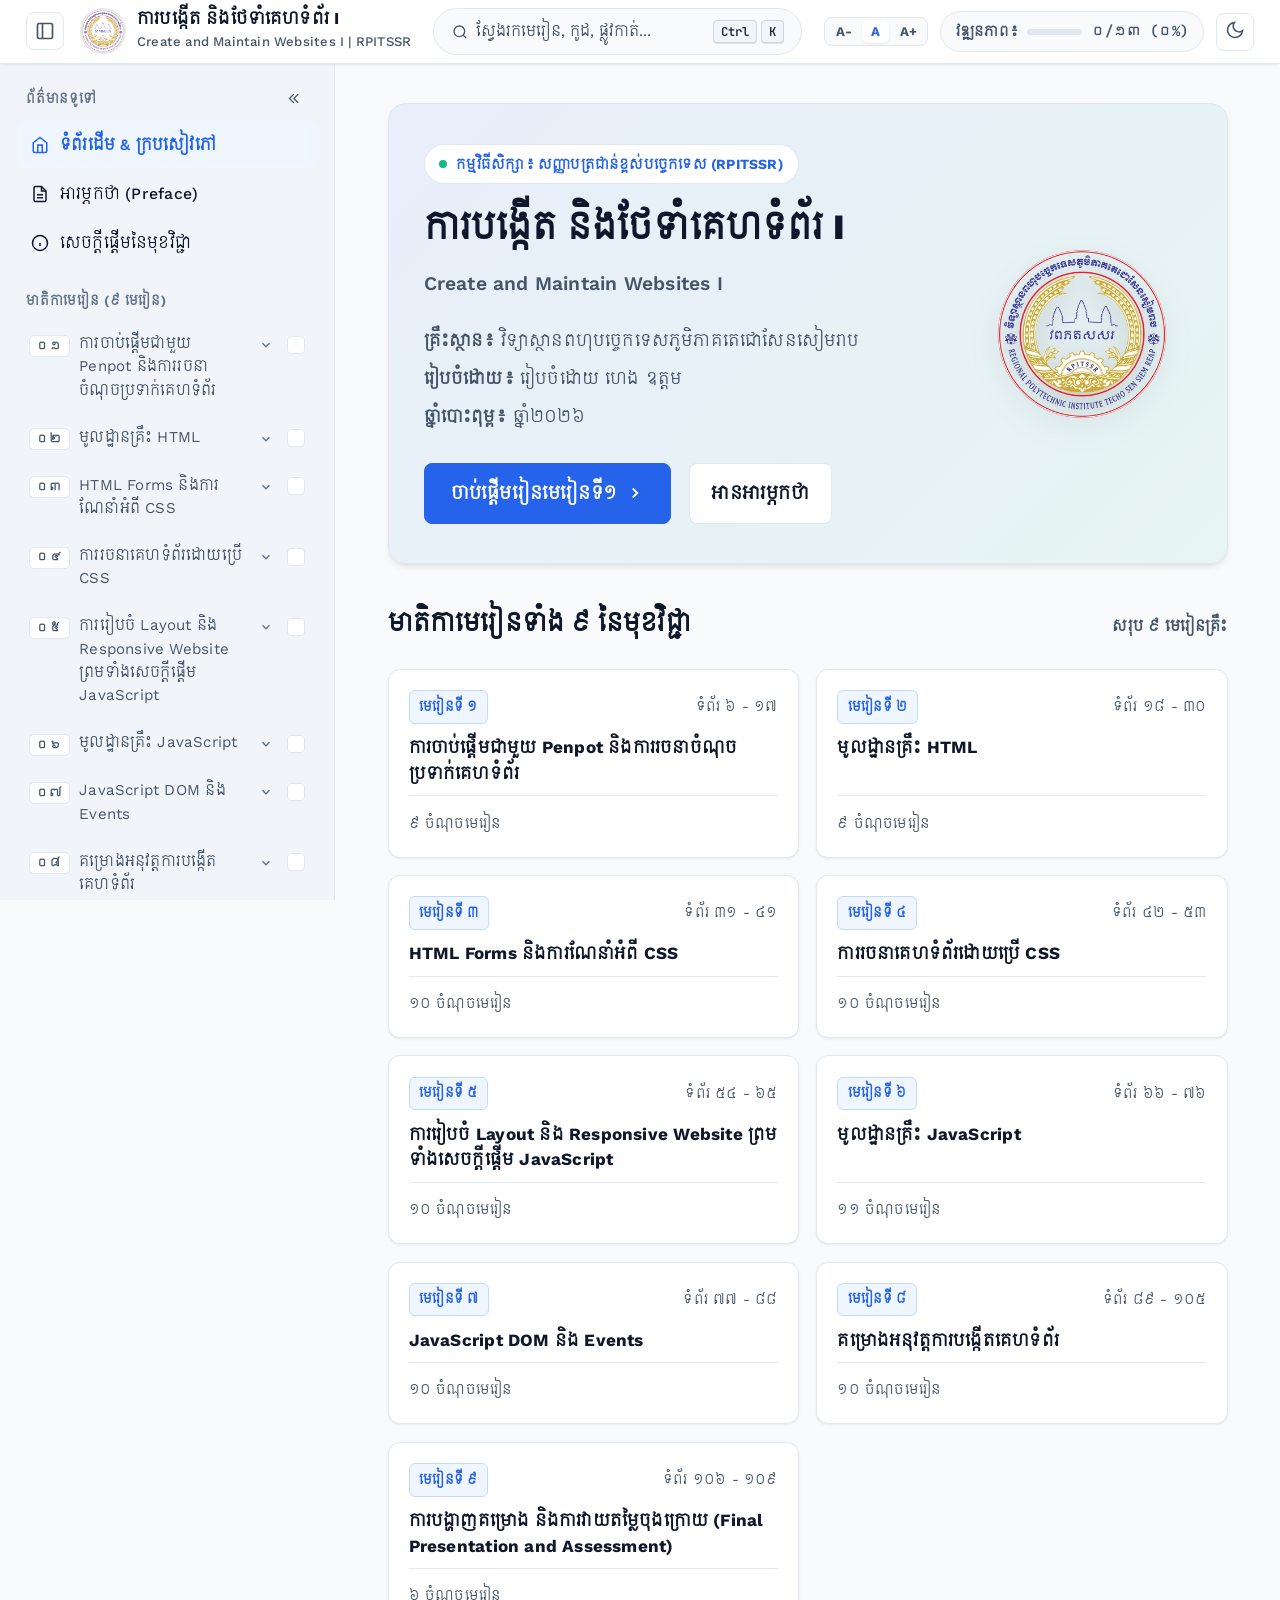
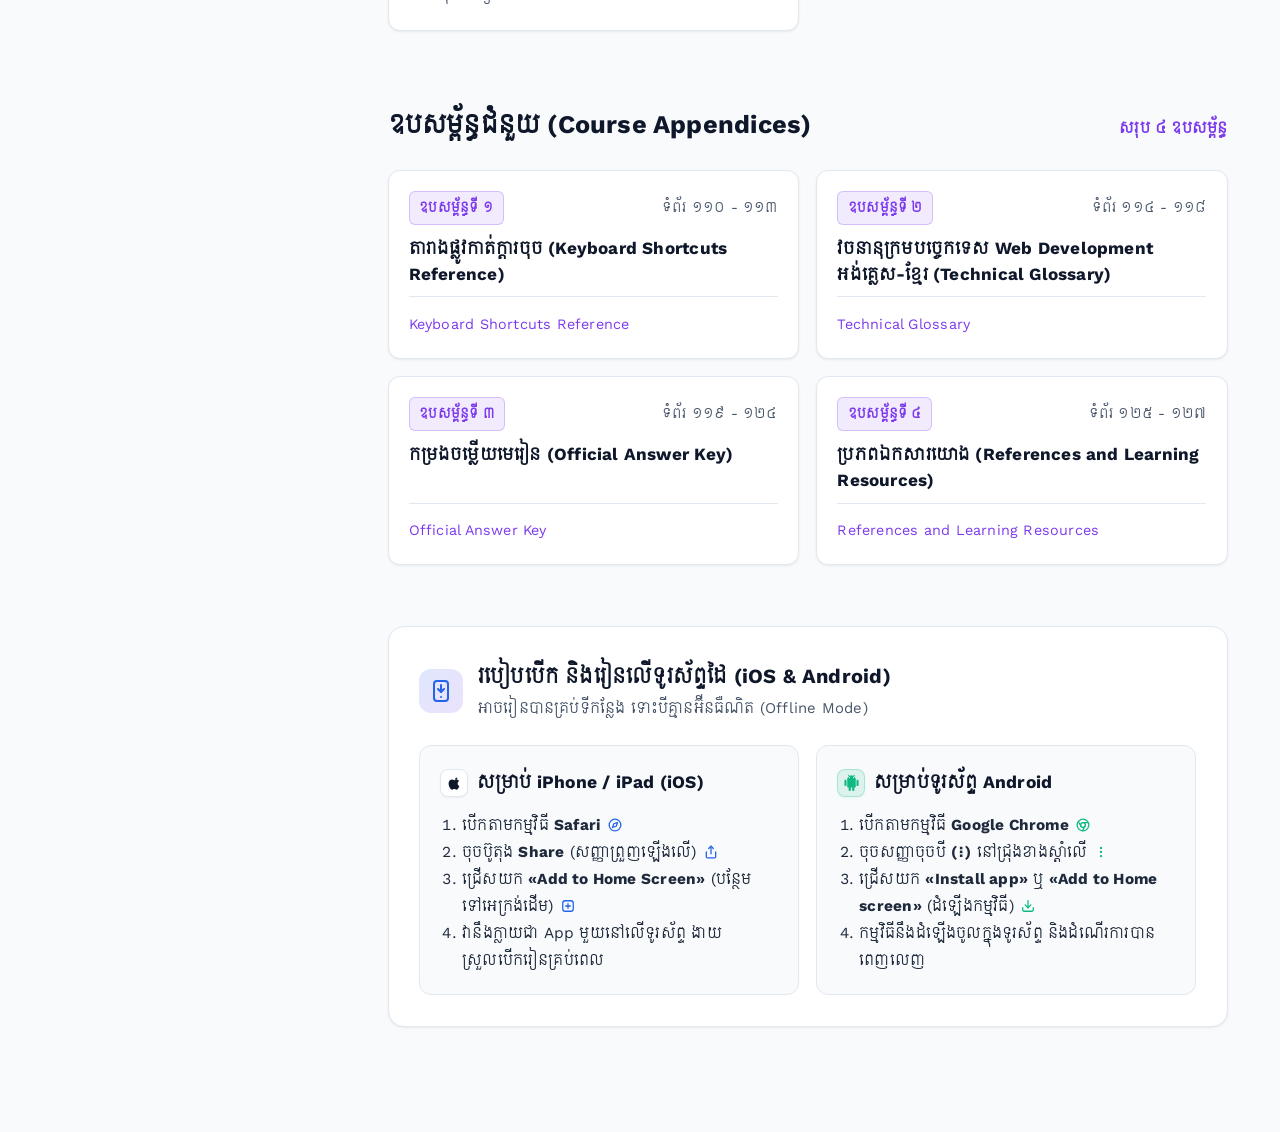
==== commit 3f59f419: "Replace Figma with Penpot in lessons and app Lesson 1 now teaches Penpot (Boards, Flex Layout, Ctrl+" ====
--- a/index.html
+++ b/index.html
@@ -6,7 +6,7 @@
   <meta name="viewport" content="width=device-width, initial-scale=1.0, maximum-scale=5.0, viewport-fit=cover">
   <title>ការបង្កើត និងថែទាំគេហទំព័រ I (Create and Maintain Websites I) | វិទ្យាស្ថានពហុបច្ចេកទេសភូមិភាគតេជោសែនសៀមរាប</title>
   <meta name="description"
-    content="វេទិកាសិក្សាឌីជីថលអន្តរកម្ម ការបង្កើត និងថែទាំគេហទំព័រ I (Create and Maintain Websites I) ៖ Figma, HTML, CSS និង JavaScript សម្រាប់និស្សិត RPITSSR">
+    content="វេទិកាសិក្សាឌីជីថលអន្តរកម្ម ការបង្កើត និងថែទាំគេហទំព័រ I (Create and Maintain Websites I) ៖ Penpot, HTML, CSS និង JavaScript សម្រាប់និស្សិត RPITSSR">
   <link rel="icon" type="image/png"
     href="images/logo.png">
   <link rel="canonical" href="https://hengaudom.github.io/Create_and_Maintain_Websites_I/">
@@ -19,7 +19,7 @@
   <meta property="og:url" content="https://hengaudom.github.io/Create_and_Maintain_Websites_I/">
   <meta property="og:title" content="ការបង្កើត និងថែទាំគេហទំព័រ I (Create and Maintain Websites I)">
   <meta property="og:description"
-    content="វេទិកាសិក្សាឌីជីថល ៩ មេរៀន និង ៤ ឧបសម្ព័ន្ធ ៖ Figma, HTML, CSS និង JavaScript សម្រាប់និស្សិត វិទ្យាស្ថានពហុបច្ចេកទេសភូមិភាគតេជោសែនសៀមរាប (RPITSSR)">
+    content="វេទិកាសិក្សាឌីជីថល ៩ មេរៀន និង ៤ ឧបសម្ព័ន្ធ ៖ Penpot, HTML, CSS និង JavaScript សម្រាប់និស្សិត វិទ្យាស្ថានពហុបច្ចេកទេសភូមិភាគតេជោសែនសៀមរាប (RPITSSR)">
   <meta property="og:image" content="https://hengaudom.github.io/Create_and_Maintain_Websites_I/images/og-image.jpg">
   <meta property="og:image:secure_url" content="https://hengaudom.github.io/Create_and_Maintain_Websites_I/images/og-image.jpg">
   <meta property="og:image:type" content="image/jpeg">
@@ -28,7 +28,7 @@
   <meta property="og:image:alt" content="ការបង្កើត និងថែទាំគេហទំព័រ I – Create and Maintain Websites I – RPITSSR">
   <meta name="twitter:card" content="summary_large_image">
   <meta name="twitter:title" content="ការបង្កើត និងថែទាំគេហទំព័រ I (Create and Maintain Websites I)">
-  <meta name="twitter:description" content="វេទិកាសិក្សាឌីជីថល ៩ មេរៀន និង ៤ ឧបសម្ព័ន្ធ ៖ Figma, HTML, CSS និង JavaScript សម្រាប់និស្សិត RPITSSR">
+  <meta name="twitter:description" content="វេទិកាសិក្សាឌីជីថល ៩ មេរៀន និង ៤ ឧបសម្ព័ន្ធ ៖ Penpot, HTML, CSS និង JavaScript សម្រាប់និស្សិត RPITSSR">
   <meta name="twitter:image" content="https://hengaudom.github.io/Create_and_Maintain_Websites_I/images/og-image.jpg">
 
   <!-- Mobile & PWA Optimization (iOS & Android) -->
